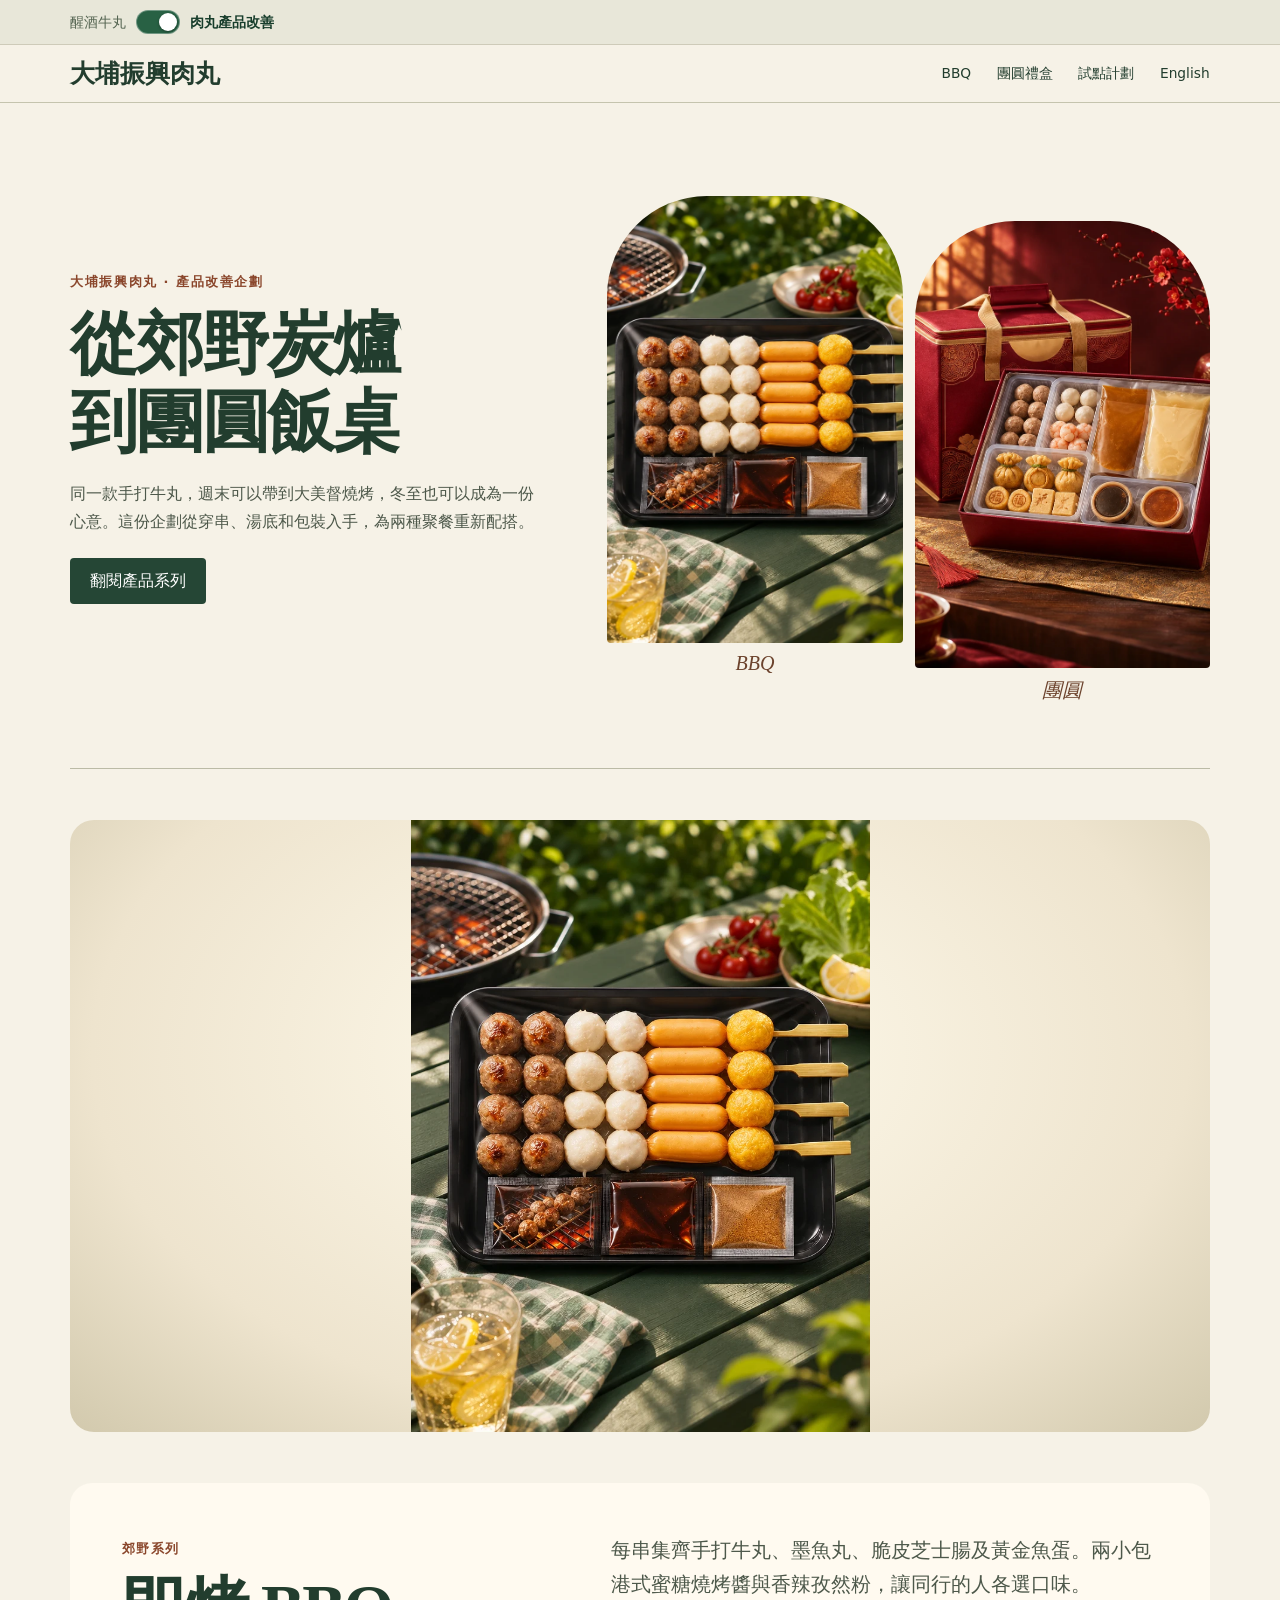
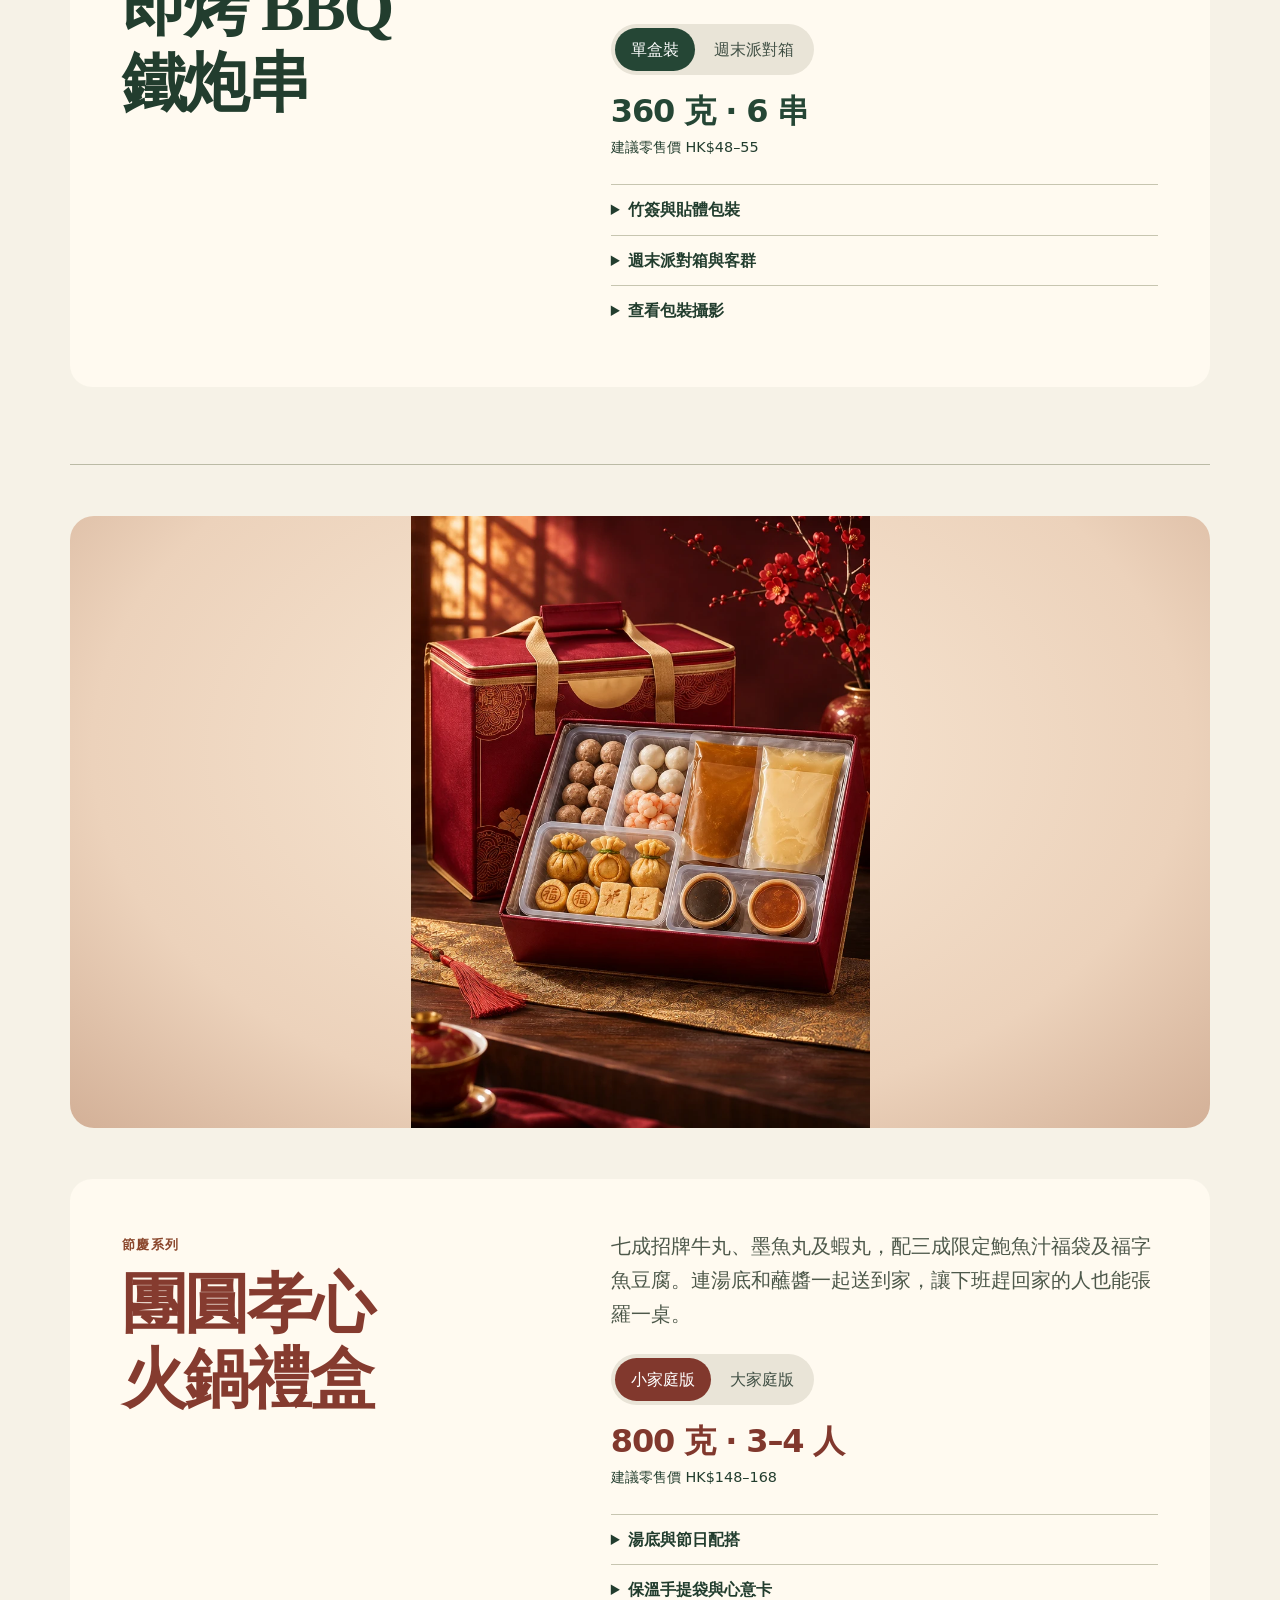
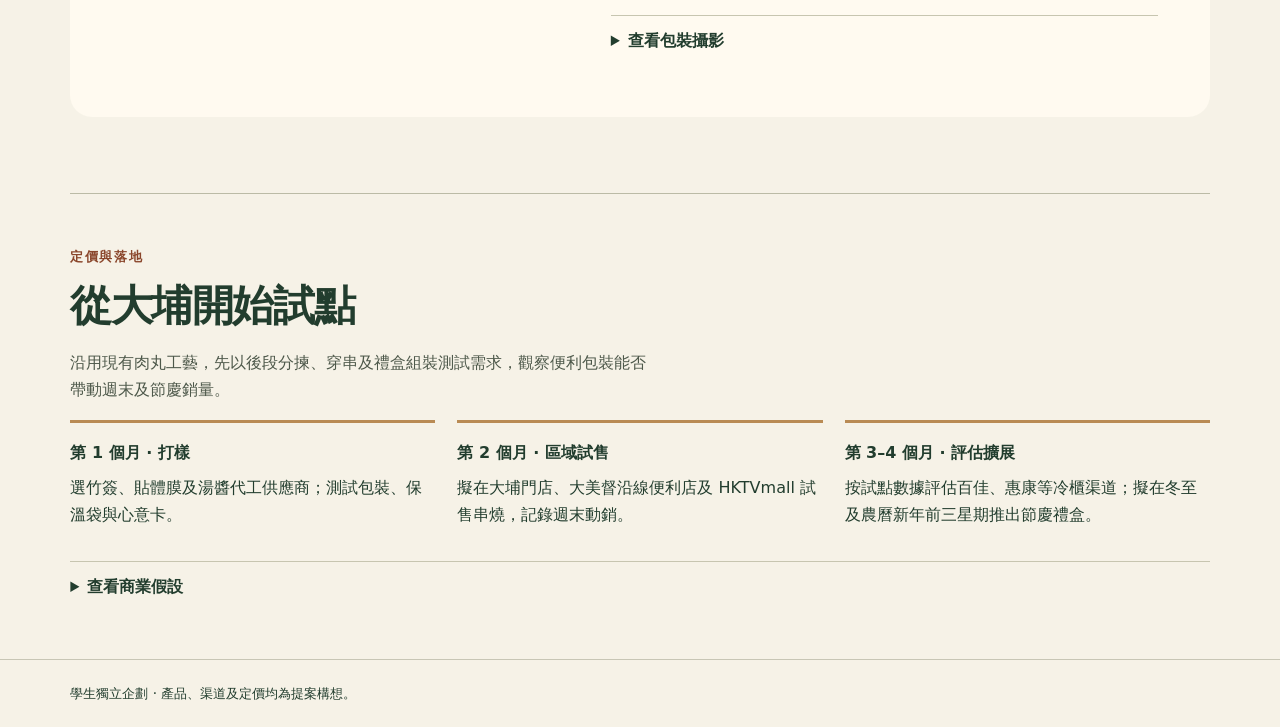
==== retail.html @ ec7b9b45 "Present the two retail kits as rotatable 3D models above their product details" ====
<!doctype html><html lang="zh-HK"><head><meta charset="utf-8"><meta name="viewport" content="width=device-width,initial-scale=1"><meta name="theme-color" content="#f6f2e7"><title>大埔振興肉丸 · 產品改善企劃</title><meta name="description" content="從郊野燒烤到節慶圍爐，探索大埔振興肉丸的包裝、組合與零售試點方案。"><link rel="stylesheet" href="retail.css"><link rel="stylesheet" href="project-switch.css"><script defer src="project-transition.js"></script><script defer src="retail.js"></script><script type="module" src="retail-models.js"></script></head><body class="retail"><div id="retail"></div></body></html>
---- retail.css ----
*{box-sizing:border-box}html{scroll-behavior:smooth}body{margin:0;color:#223d2e;background:#f6f2e7;font:16px/1.72 system-ui,"PingFang HK",sans-serif}a{color:inherit;text-decoration:none}a:focus-visible,summary:focus-visible{outline:3px solid #ad502e;outline-offset:3px}header{position:sticky;top:0;z-index:5;background:#f6f2e7f7}.mast,main,footer{max-width:1460px;margin:auto;padding-inline:clamp(18px,5.5vw,92px)}.mast{display:flex;align-items:center;justify-content:space-between;gap:15px;padding-block:12px;border-bottom:1px solid #c5c4ae}.mast b{font:700 clamp(17px,2vw,25px) Georgia,serif}.mast nav{display:flex;gap:clamp(10px,2vw,28px);font-size:.86rem}.mast a:hover{text-decoration:underline}.cover{display:grid;grid-template-columns:.88fr 1.12fr;align-items:center;gap:5vw;padding:clamp(36px,5vw,75px) 0;border-bottom:1px solid #bbbba6}h1,h2{font-family:Georgia,"Songti TC","Noto Serif CJK TC",serif;font-weight:600;text-wrap:balance;line-height:1.14;margin:12px 0 19px;letter-spacing:-.035em}h1{font-size:clamp(44px,5.3vw,85px)}h2{font-size:clamp(30px,3.3vw,54px)}small{letter-spacing:.12em;text-transform:uppercase;color:#8a462b;font-size:.8rem;font-weight:700}.intro p,.chapter-copy>p,.plan>p{color:#4d584a;max-width:58ch}.browse{display:inline-block;background:#254635;border-radius:4px;color:white;padding:9px 20px;margin-top:7px}.covers{display:flex;gap:12px;align-items:center}.covers a{width:50%;position:relative}.covers a+ a{margin-top:54px}.covers img{width:100%;aspect-ratio: .66;object-fit:cover;border-radius:100px 100px 4px 4px}.covers span{display:block;text-align:center;font:italic 20px Georgia,serif;color:#6c432d}.chapter{display:grid;grid-template-columns:1fr 1fr;gap:6vw;align-items:center;padding:clamp(38px,6vw,85px) 0;border-bottom:1px solid #bbbba6}.chapter figure{margin:0}.chapter figure img{width:100%;max-height:590px;object-fit:cover;border-radius:4px}.chapter figcaption{font-size:.77rem;color:#626a5d}.chapter#gift figure{order:2}#gift h2{color:#853b2f}dl{margin:20px 0}dl>div{display:flex;justify-content:space-between;align-items:baseline;gap:15px;border-top:1px solid #cac7b7;padding:9px 0}dt{font-size:.88rem}dd{margin:0;text-align:right;font-weight:700}details{border-top:1px solid #c7c5b0;padding:11px 0}summary{font-weight:600;cursor:pointer}details p{color:#485346}.plan{padding:48px 0}.plan ol{display:grid;grid-template-columns:repeat(3,1fr);gap:22px;list-style:none;padding:0}.plan li{border-top:3px solid #b98b54;padding:16px 0}.plan b{display:block;margin-bottom:7px}footer{padding-block:22px;border-top:1px solid #c8c6b5;font-size:.84rem}@media(max-width:740px){.cover,.chapter{grid-template-columns:1fr}.covers{max-width:500px}.covers img{aspect-ratio:.95}.chapter#gift figure{order:0}.chapter figure img{max-height:450px;object-fit:contain;background:#ebe5d7}.plan ol{grid-template-columns:1fr;gap:0}.mast{flex-wrap:wrap}.mast nav{flex-wrap:wrap}.intro p{margin-bottom:8px}}@media(prefers-reduced-motion:reduce){html{scroll-behavior:auto}}

.chapter{--accent:#254635;scroll-margin-top:110px;grid-template-columns:minmax(0,1.1fr) minmax(0,.9fr);gap:24px clamp(24px,5vw,80px);align-items:center}
#gift{--accent:#81382d}
.chapter-heading{grid-column:1/-1}
.chapter-heading h2{font-size:clamp(38px,5.1vw,78px);margin:.15em 0}
.chapter figure{min-width:0}
.studio{position:relative;overflow:hidden;isolation:isolate;border-radius:24px;background:#e4d6ba;max-width:100%;aspect-ratio:3/4}
.studio video{display:block;width:100%;height:100%;object-fit:cover;transition:transform .65s cubic-bezier(.2,.7,.2,1)}
.studio .closeup{transform:scale(1.45)}
.chapter button{cursor:pointer;font:inherit}
.pin,.motion{position:absolute;display:grid;place-items:center;border:1px solid #ffffffa6;background:#18221bd9;color:white;border-radius:50%;width:44px;height:44px}
.chapter .pin{transform:translate(-50%,-50%);font:28px/1 system-ui}
.pin[aria-pressed=true]{background:#fff;color:#20271c}
.motion{right:14px;bottom:14px}
.motion[hidden]{display:none}
.chapter button:focus-visible{outline:3px solid #feab52;outline-offset:3px}
.chapter figcaption{padding:12px 4px;min-height:4.7em;line-height:1.5}
.chapter-copy{max-width:530px}
.chapter-copy>p{font-size:clamp(17px,1.6vw,23px);line-height:1.65;margin:0 0 22px}
.options{display:inline-flex;padding:4px;gap:3px;background:#e9e4d7;border-radius:30px}
.options button{background:none;border:0;color:#415045;border-radius:30px;padding:8px 16px}
.options button[aria-pressed=true]{background:var(--accent);color:white}
.spec{display:grid;gap:4px;margin:16px 0 24px}
.spec strong{font-size:clamp(24px,2.5vw,40px);line-height:1.25;letter-spacing:-.035em;color:var(--accent)}
.spec span{font-size:.9rem}
@media(min-width:741px){.chapter#gift .chapter-copy{grid-row:2;grid-column:1}.chapter#gift figure{grid-row:2;grid-column:2}.studio{max-width:560px}}
@media(max-width:740px){.chapter{grid-template-columns:1fr;gap:10px}.chapter-heading h2{margin-bottom:12px}.chapter-copy{max-width:none}}
@media(prefers-reduced-motion:reduce){.studio video{transition:none}}

.chapter{display:block;padding-top:clamp(24px,4vw,60px)}
.model-stage{position:relative;overflow:hidden;width:100%;height:clamp(340px,68vh,760px);border-radius:24px;background:radial-gradient(ellipse at 50% 38%,#fffbed,#eee4ce 68%,#d2c9ad)}
#gift .model-stage{background:radial-gradient(ellipse at 50% 38%,#f9e9d6,#ecd2bb 68%,#d3b097)}
.model-stage canvas,.model-poster{display:block;width:100%;height:100%;object-fit:contain}
.model-stage canvas{cursor:grab;touch-action:none}.model-stage canvas:active{cursor:grabbing}
.model-stage canvas:focus-visible{outline:3px solid var(--accent);outline-offset:-4px}
.model-tools{display:flex;align-items:center;justify-content:space-between;color:#53604e;font-size:.86rem;margin:9px 0}
.model-tools[hidden],.model-poster[hidden]{display:none}
.model-tools button{border:1px solid #bcbba9;background:transparent;color:var(--accent);padding:7px 15px;border-radius:24px}
.product-info{display:grid;grid-template-columns:1fr 1.25fr;gap:4vw;margin-top:clamp(26px,4vw,58px);padding:clamp(22px,4vw,60px);background:#fffaf0;border-radius:22px}
.product-info .chapter-heading{grid-column:auto}.product-info .chapter-copy{grid-column:auto!important;grid-row:auto!important;max-width:none}
@media(max-width:740px){.product-info{grid-template-columns:1fr}.model-stage{height:clamp(310px,95vw,520px)}}
---- project-switch.css ----
.project-switch {
  --switch-muted: #c0bcb4;
  --switch-active: #fff8ef;
  --track: #716862;
  padding-inline: clamp(16px, 5.5vw, 92px);
  background: #24221e;
  border-bottom: 1px solid #4a4540;
}
.retail .project-switch {
  --switch-muted: #546451;
  --switch-active: #173d2b;
  --track: #286144;
  background: #e8e7d9;
  border-color: #cecbb9;
}
.project-switch form { margin: 0; }
.project-toggle {
  display: inline-flex;
  align-items: center;
  gap: 10px;
  min-height: 44px;
  max-width: 100%;
  padding: 0;
  border: 0;
  background: transparent;
  color: var(--switch-muted);
  font: 500 14px/1.3 system-ui, sans-serif;
  cursor: pointer;
  touch-action: manipulation;
}
.project-toggle:focus-visible {
  outline: 2px solid var(--switch-active);
  outline-offset: 2px;
}
.project-toggle[aria-checked="false"] .project-left,
.project-toggle[aria-checked="true"] .project-right {
  color: var(--switch-active);
  font-weight: 700;
}
.project-track {
  position: relative;
  width: 44px;
  height: 24px;
  flex: none;
  border: 1px solid #fff5;
  border-radius: 99px;
  background: var(--track);
}
.project-track::after {
  content: "";
  position: absolute;
  inset: 2px auto auto 2px;
  width: 18px;
  height: 18px;
  border-radius: 50%;
  background: #fff;
  box-shadow: 0 1px 3px #0005;
  transition: transform .15s ease;
}
.project-toggle[aria-checked="true"] .project-track::after,
.project-toggle[aria-checked="false"]:active .project-track::after {
  transform: translateX(20px);
}
.project-toggle[aria-checked="true"]:active .project-track::after {
  transform: translateX(0);
}
@media (prefers-reduced-motion: reduce) {
  .project-track::after { transition: none; }
}
.top .mainnav.open { top: 100%; }
html { scroll-padding-top: 130px; }

@media (prefers-reduced-motion: no-preference) {
  @view-transition { navigation: auto; }

  :root { --project-entry: -12px; }
  :root:has(.retail) { --project-entry: 12px; }

  ::view-transition-group(root) { animation-duration: 850ms; }
  ::view-transition-old(root) {
    animation: project-leave 850ms ease-in-out both;
  }
  ::view-transition-new(root) {
    animation: project-enter 850ms ease-in-out both;
  }
  @keyframes project-leave {
    to { opacity: 0; transform: translateX(calc(-1 * var(--project-entry))); }
  }
  @keyframes project-enter {
    from { opacity: 0; transform: translateX(var(--project-entry)); }
  }

  html.project-arrival body { animation: project-enter 850ms ease-out backwards; }
}
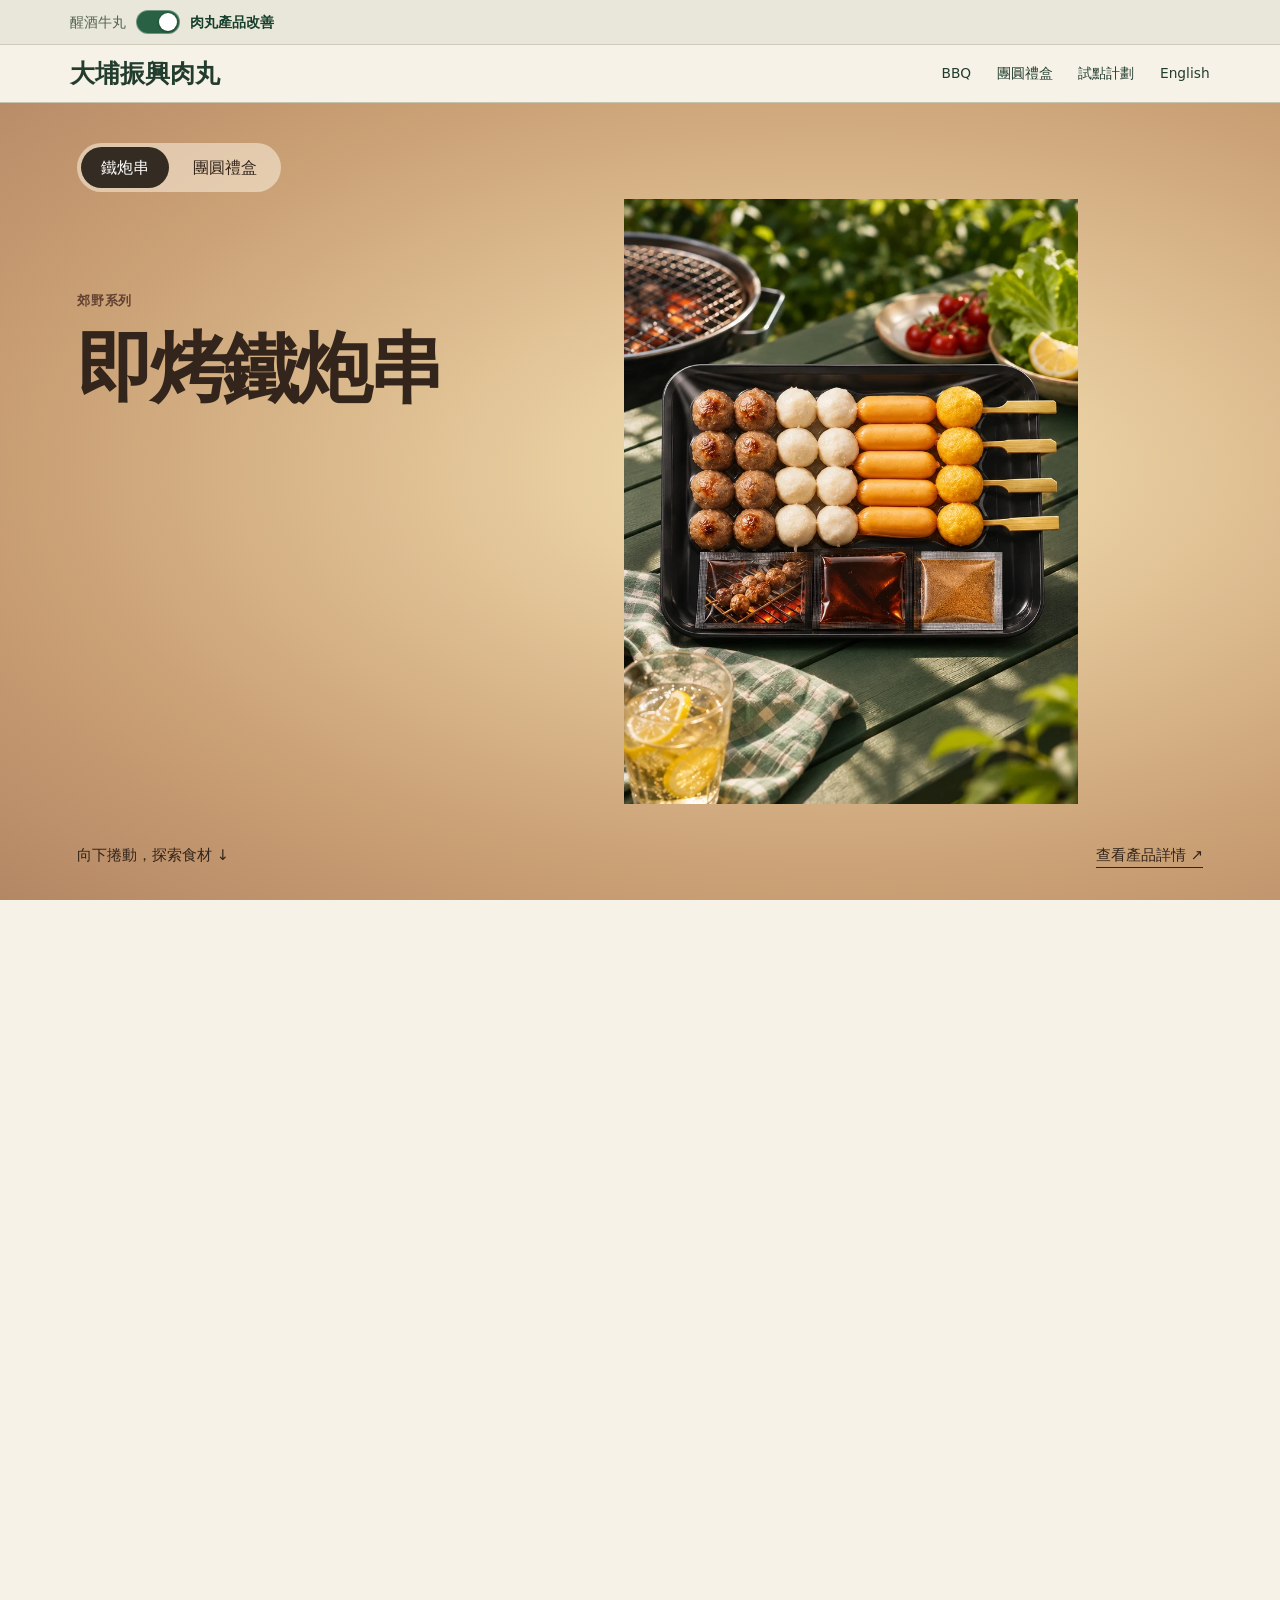
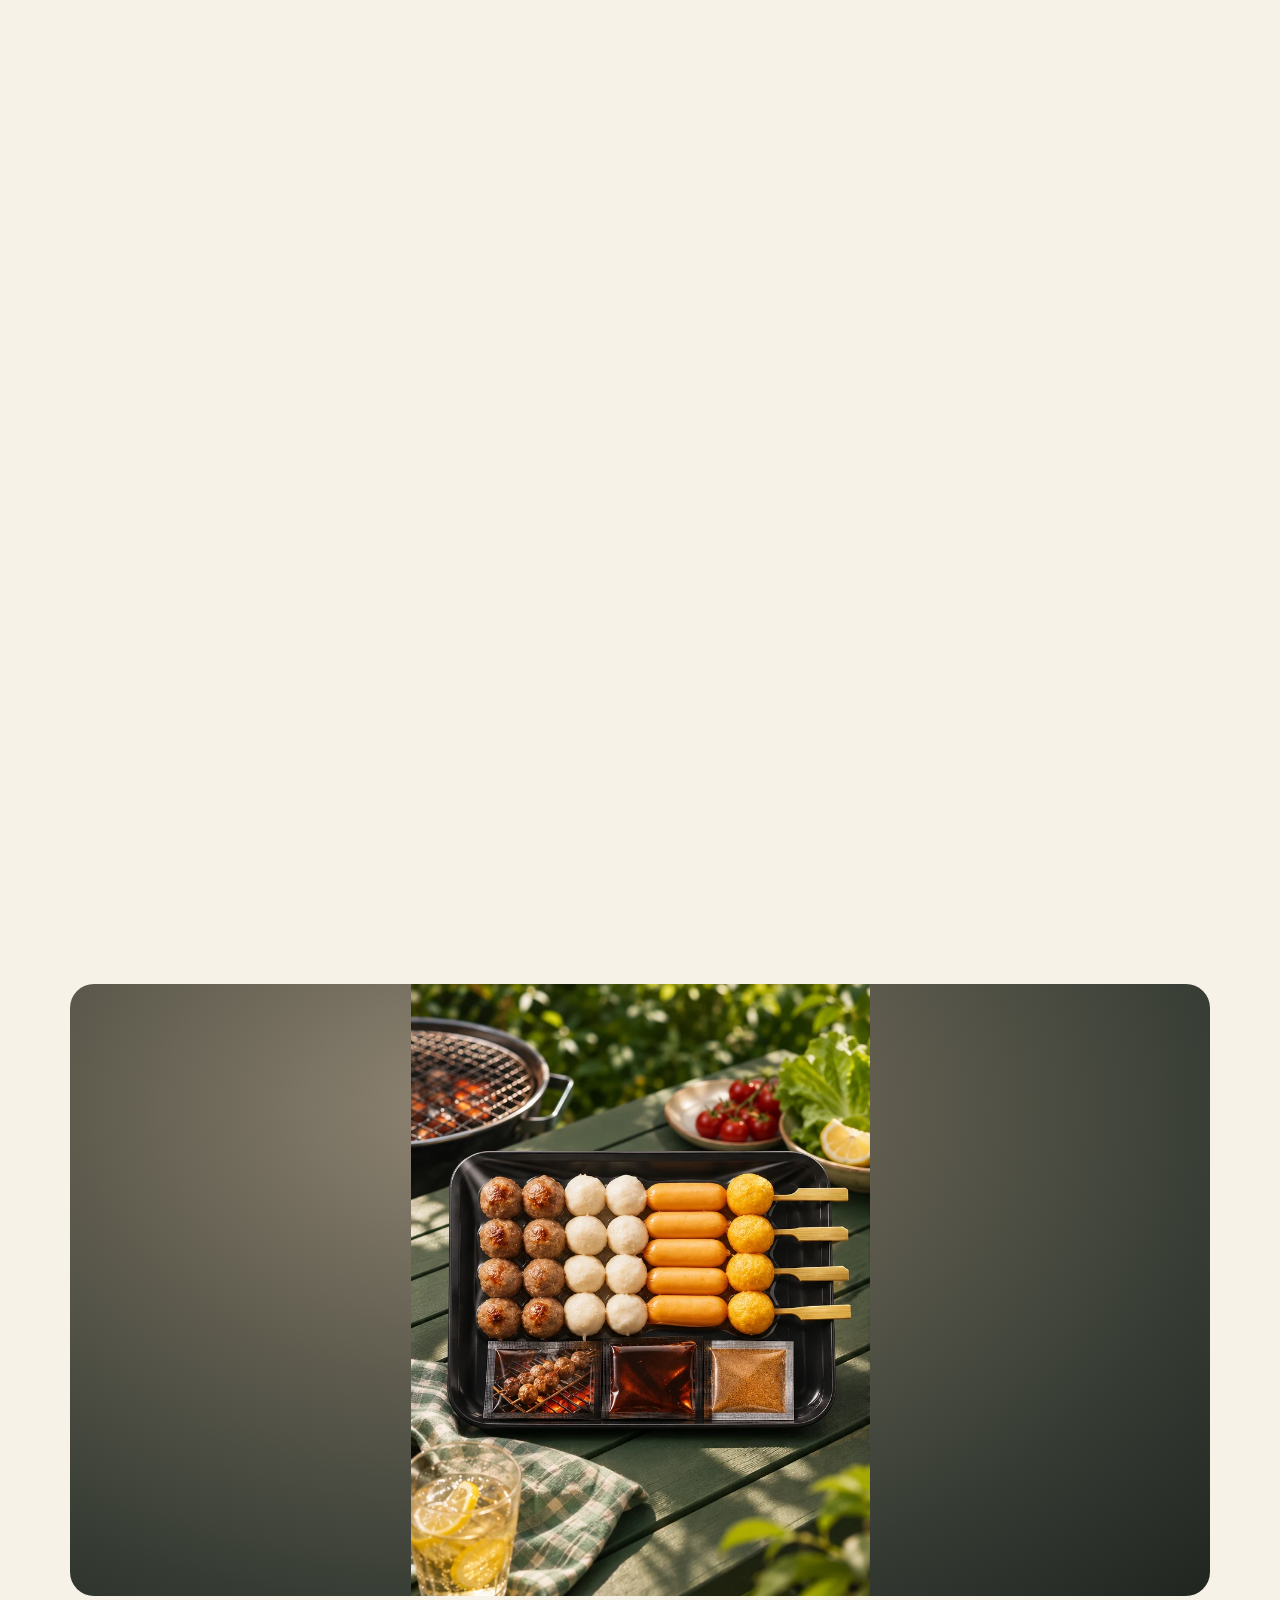
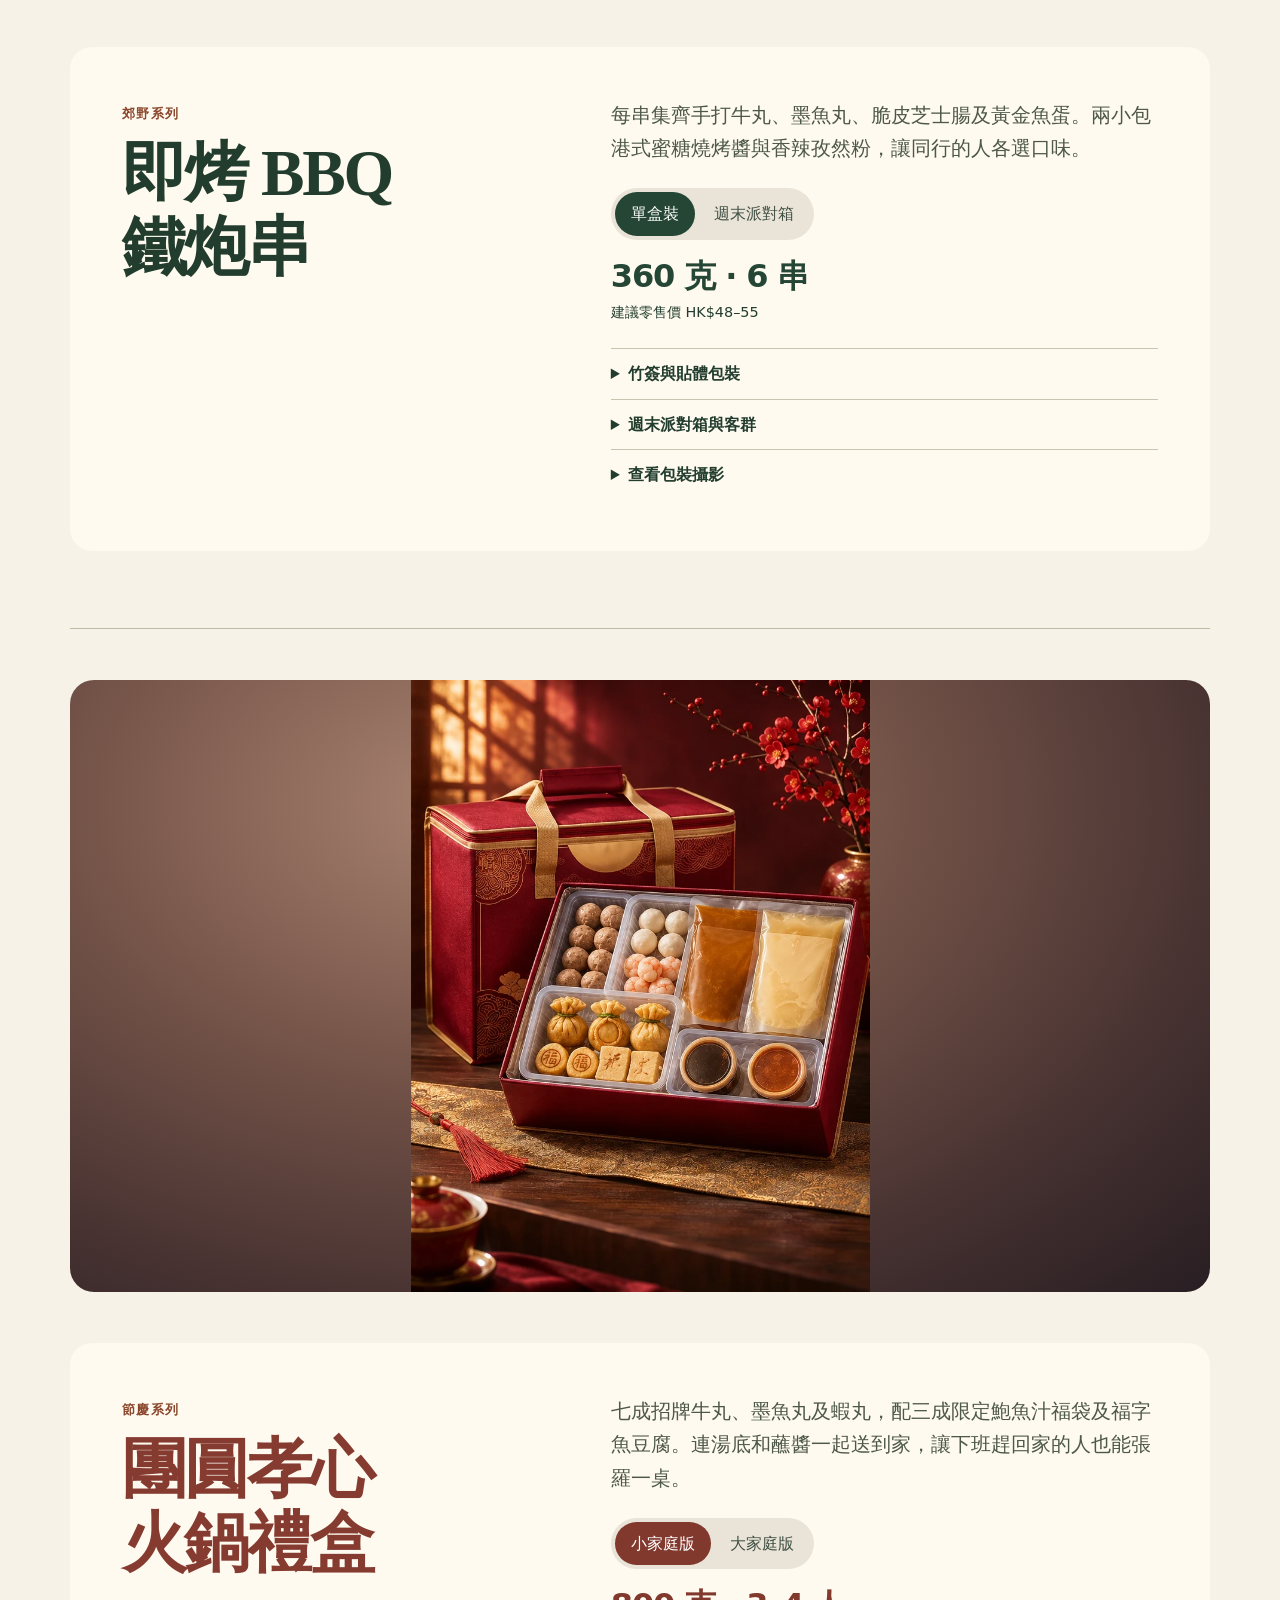
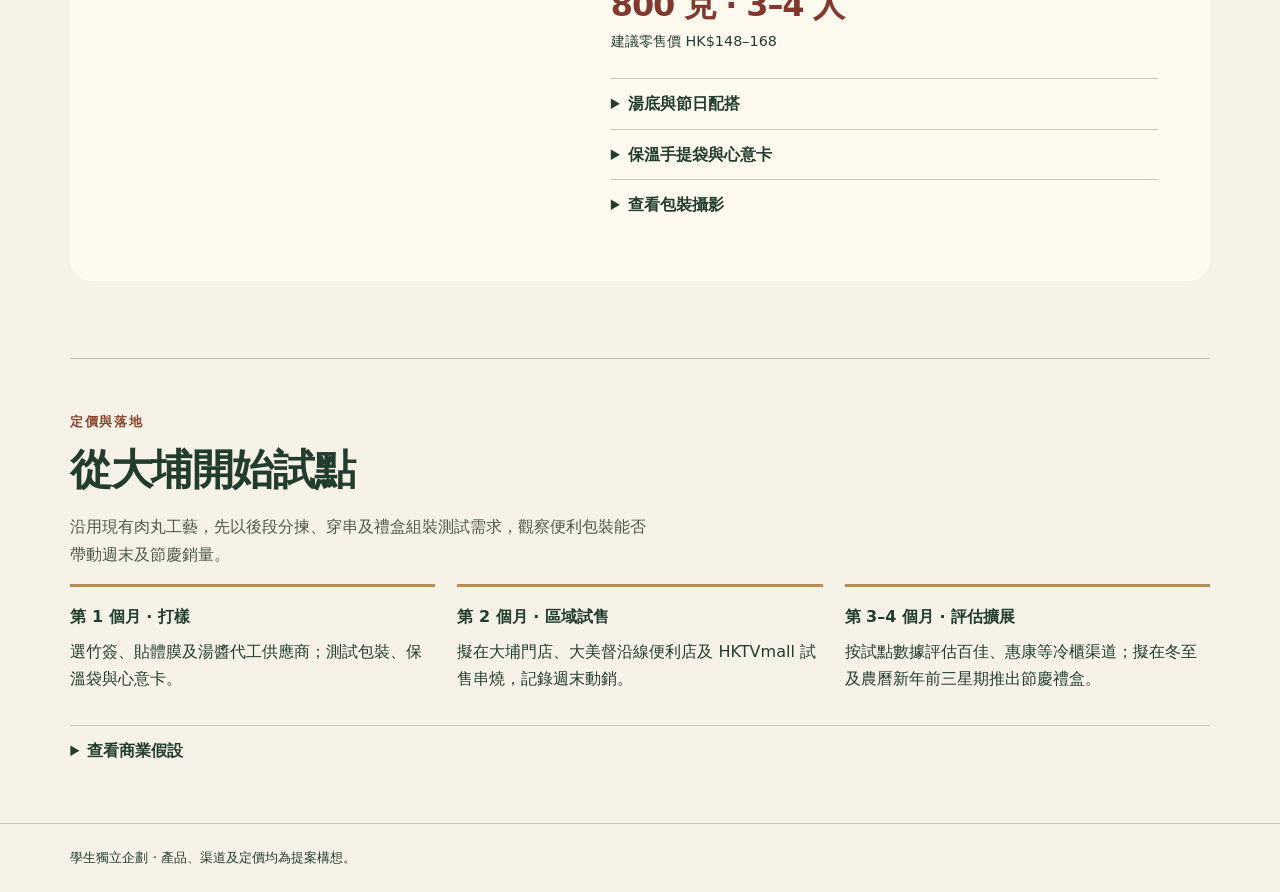
==== commit a4d76fa8: "Adapt the travelling 3D product story to both retail kits" ====
--- a/retail.html
+++ b/retail.html
@@ -1 +1 @@
-<!doctype html><html lang="zh-HK"><head><meta charset="utf-8"><meta name="viewport" content="width=device-width,initial-scale=1"><meta name="theme-color" content="#f6f2e7"><title>大埔振興肉丸 · 產品改善企劃</title><meta name="description" content="從郊野燒烤到節慶圍爐，探索大埔振興肉丸的包裝、組合與零售試點方案。"><link rel="stylesheet" href="retail.css"><link rel="stylesheet" href="project-switch.css"><script defer src="project-transition.js"></script><script defer src="retail.js"></script><script type="module" src="retail-models.js"></script></head><body class="retail"><div id="retail"></div></body></html>
+<!doctype html><html lang="zh-HK"><head><meta charset="utf-8"><meta name="viewport" content="width=device-width,initial-scale=1"><meta name="theme-color" content="#f6f2e7"><title>大埔振興肉丸 · 產品改善企劃</title><meta name="description" content="從郊野燒烤到節慶圍爐，探索大埔振興肉丸的包裝、組合與零售試點方案。"><link rel="stylesheet" href="retail.css"><link rel="stylesheet" href="project-switch.css"><script defer src="project-transition.js"></script><script defer src="retail.js"></script><script defer src="retail-journey.js"></script><script type="module" src="retail-models.js"></script></head><body class="retail"><div id="retail"></div></body></html>
--- a/retail.css
+++ b/retail.css
@@ -40,3 +40,30 @@
 .product-info{display:grid;grid-template-columns:1fr 1.25fr;gap:4vw;margin-top:clamp(26px,4vw,58px);padding:clamp(22px,4vw,60px);background:#fffaf0;border-radius:22px}
 .product-info .chapter-heading{grid-column:auto}.product-info .chapter-copy{grid-column:auto!important;grid-row:auto!important;max-width:none}
 @media(max-width:740px){.product-info{grid-template-columns:1fr}.model-stage{height:clamp(310px,95vw,520px)}}
+
+#bbq .model-stage{background:radial-gradient(ellipse at 36% 20%,#918674 0%,#635f51 36%,#363c34 73%,#202520 100%)}
+#gift .model-stage{background:radial-gradient(ellipse at 36% 20%,#aa8472 0%,#79574b 36%,#473231 73%,#281e23 100%)}
+
+.journey{--mast-height:100px;height:270svh;margin-inline:calc(-1 * clamp(18px,5.5vw,92px))}
+.journey-frame{position:sticky;top:var(--mast-height);height:calc(100svh - var(--mast-height));min-height:240px;overflow:hidden;isolation:isolate;background:#d4ad89;color:#33251b}
+.journey-wash{position:absolute;inset:0;background:radial-gradient(ellipse at 65% 46%,#f6e4b5,#caa075 68%,#b48764)}
+.journey-frame[data-active=gift] .journey-wash{background:radial-gradient(ellipse at 65% 46%,#fae5d3,#d1a499 68%,#bb8b81)}
+.journey-frame[data-active=bbq]{background:#cda79d}
+.journey-tabs,.journey-head,.journey-foot{position:absolute;left:6%;z-index:3}
+.journey-tabs{top:5%;display:flex;padding:4px;background:#fff8e782;border-radius:30px;gap:4px}
+.journey-tabs button{border:0;background:transparent;color:inherit;font:inherit;border-radius:30px;padding:7px 20px;cursor:pointer}
+.journey-tabs button[aria-pressed=true]{background:#342c23;color:white}
+.journey-head{top:23%;width:43%;pointer-events:none}
+.journey-head small{color:#624132;letter-spacing:.07em}
+.journey-head h1{font:800 clamp(45px,6vw,106px)/1.08 system-ui,sans-serif;letter-spacing:-.055em;margin:.18em 0}
+.journey-object{position:absolute;left:35%;width:63%;height:76%;top:12%;pointer-events:none;z-index:2}
+.journey-object canvas,.journey-object>img{width:100%;height:100%;display:block;object-fit:contain}
+.journey-object.ready>img{display:none}
+.journey-foot{bottom:4%;width:88%;display:flex;align-items:center;justify-content:space-between;font-size:.92rem}.journey-foot a{border-bottom:1px solid}
+.journey-cards{position:absolute;left:47%;right:4%;top:28%;bottom:16%;display:flex;gap:12px}
+.journey-cards[hidden]{display:none}
+.journey-cards a{flex:1;min-width:0;background:#fff7e484;border-radius:20px;display:flex;flex-direction:column;overflow:hidden}
+.journey-cards span{flex:1;min-height:0;display:block}.journey-cards img{width:100%;height:100%;object-fit:cover}.journey-cards .occupied img{visibility:hidden}
+.journey-cards b{font-size:clamp(14px,1.5vw,22px);padding:12px}
+@media(max-width:740px){.journey-head{width:90%;top:17%}.journey-head h1{font-size:clamp(35px,9vw,58px)}.journey-object{left:2%;top:36%;width:96%;height:53%}.journey-cards{left:5%;right:5%;top:43%;bottom:15%}.journey-head small{font-size:.72rem}.journey-tabs button{padding:5px 12px}.journey-foot{font-size:.8rem}}
+@media(max-height:530px) and (min-width:600px){.journey-head{top:32%}.journey-head h1{font-size:36px}.journey-tabs button{padding:2px 12px}}
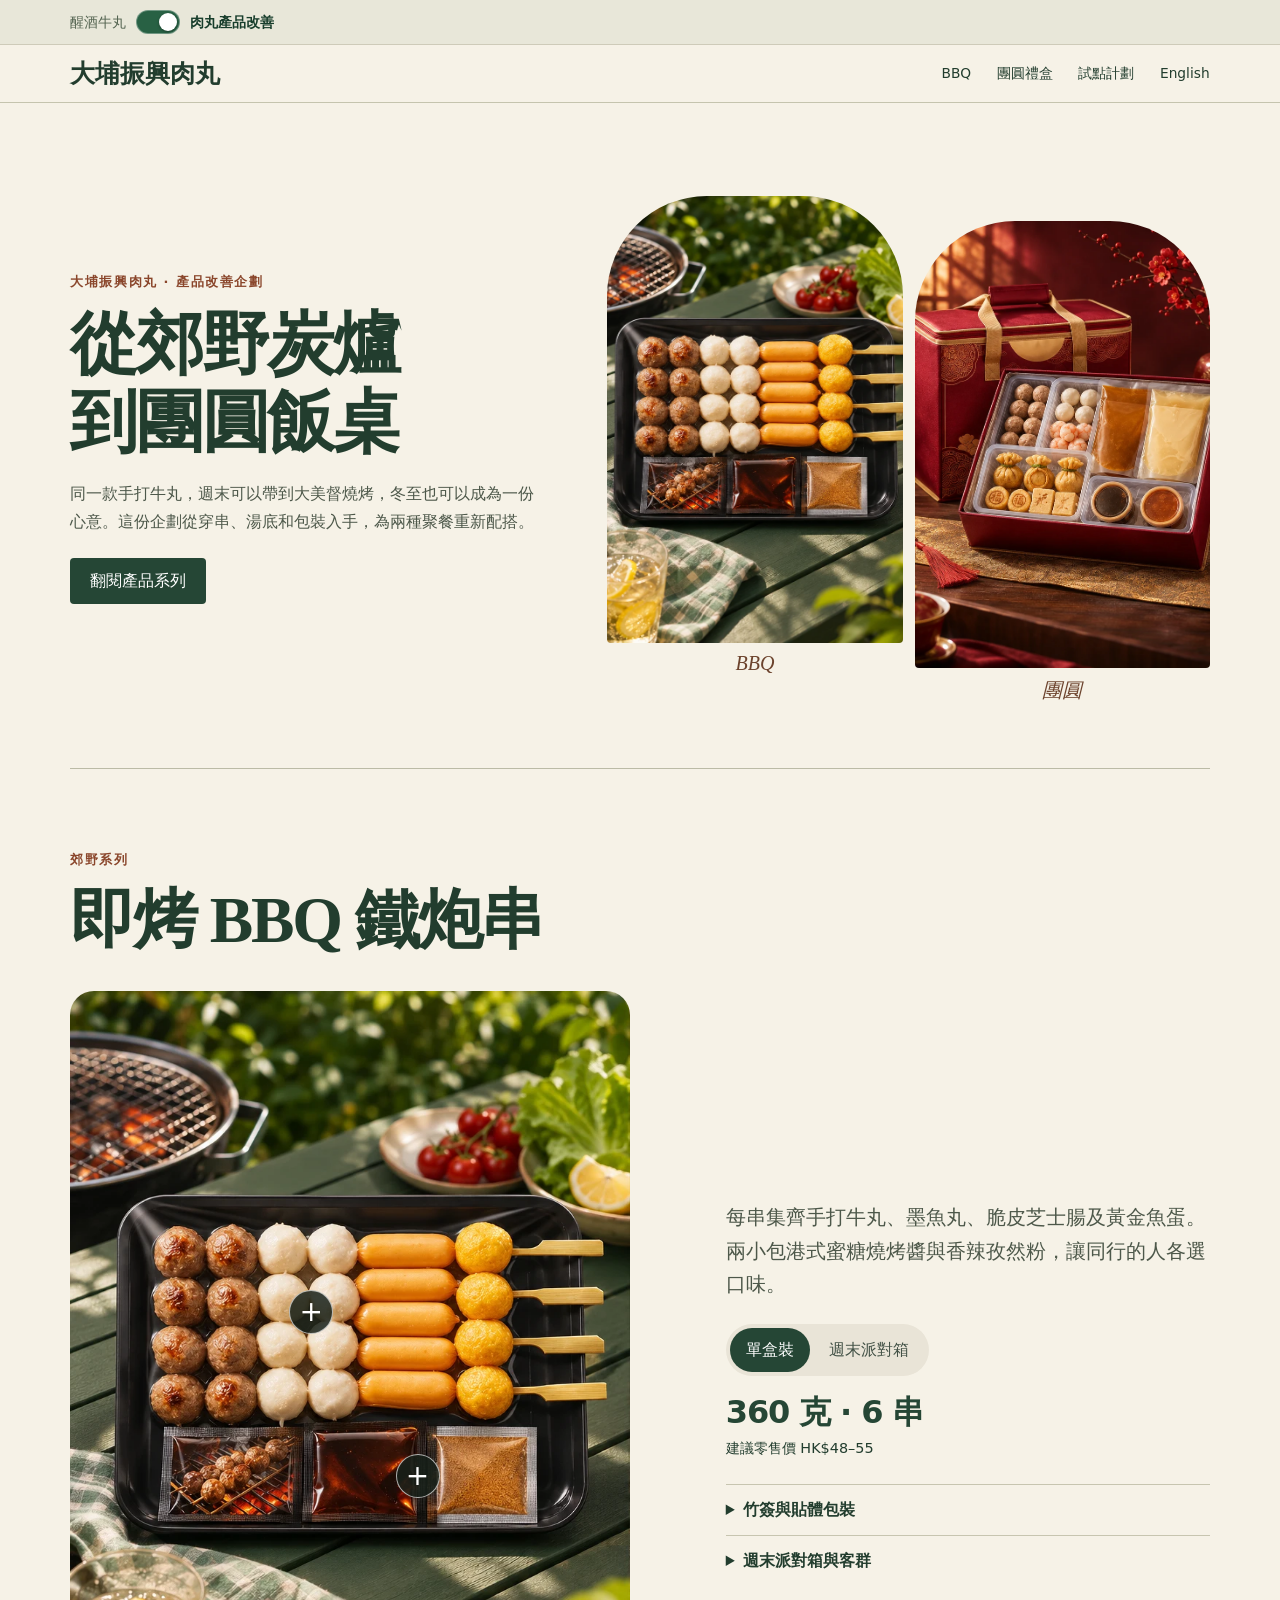
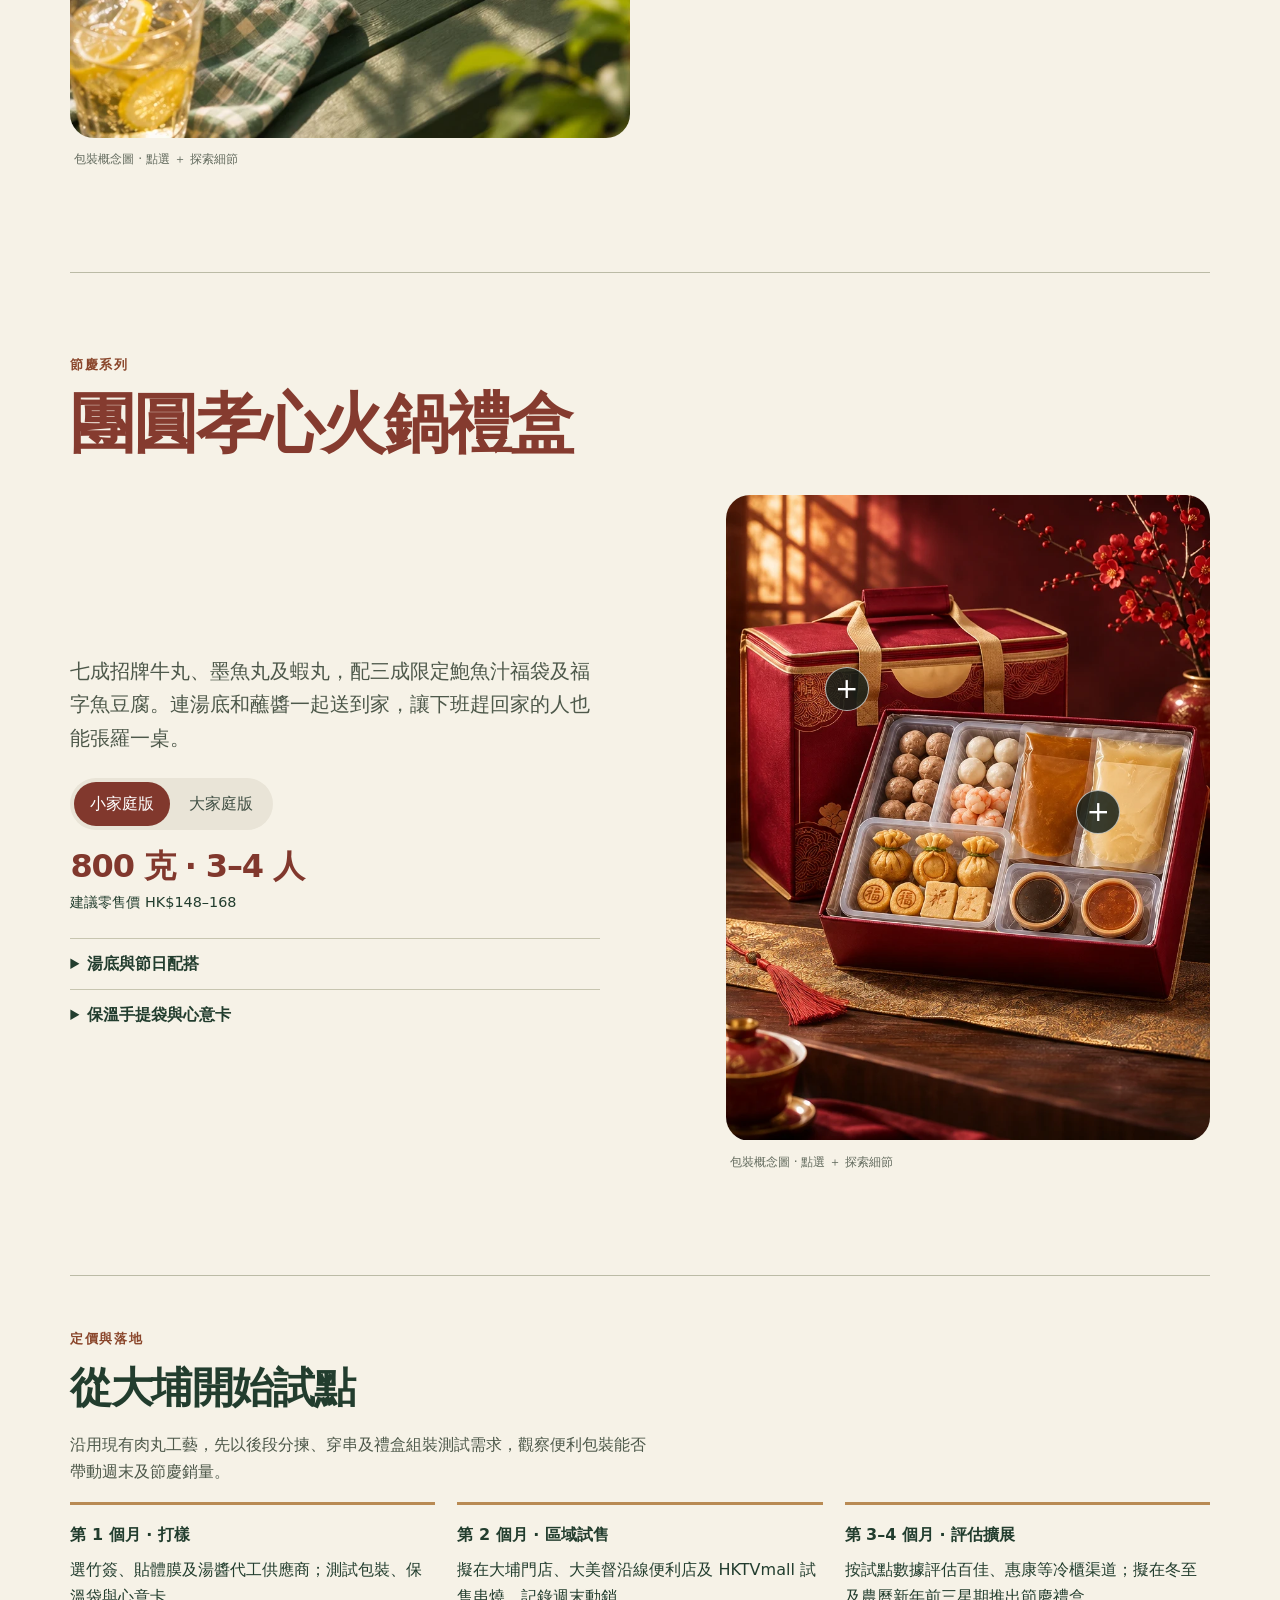
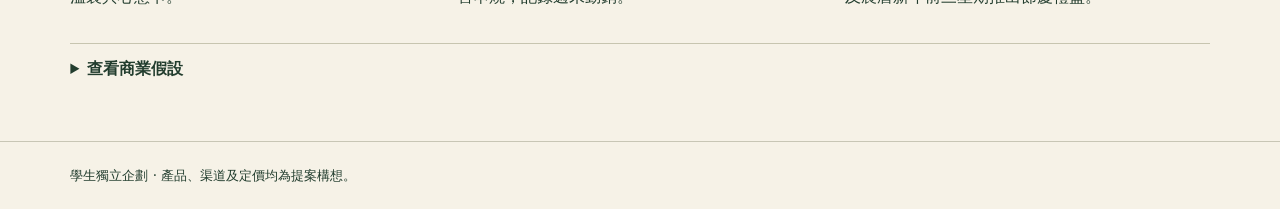
==== commit 66011ce6: "Restore the published 850 ms project switch edition" ====
--- a/retail.html
+++ b/retail.html
@@ -1 +1 @@
-<!doctype html><html lang="zh-HK"><head><meta charset="utf-8"><meta name="viewport" content="width=device-width,initial-scale=1"><meta name="theme-color" content="#f6f2e7"><title>大埔振興肉丸 · 產品改善企劃</title><meta name="description" content="從郊野燒烤到節慶圍爐，探索大埔振興肉丸的包裝、組合與零售試點方案。"><link rel="stylesheet" href="retail.css"><link rel="stylesheet" href="project-switch.css"><script defer src="project-transition.js"></script><script defer src="retail.js"></script><script defer src="retail-journey.js"></script><script type="module" src="retail-models.js"></script></head><body class="retail"><div id="retail"></div></body></html>
+<!doctype html><html lang="zh-HK"><head><meta charset="utf-8"><meta name="viewport" content="width=device-width,initial-scale=1"><meta name="theme-color" content="#f6f2e7"><title>大埔振興肉丸 · 產品改善企劃</title><meta name="description" content="從郊野燒烤到節慶圍爐，探索大埔振興肉丸的包裝、組合與零售試點方案。"><link rel="stylesheet" href="retail.css"><link rel="stylesheet" href="project-switch.css"><script defer src="project-transition.js"></script><script defer src="retail.js"></script></head><body class="retail"><div id="retail"></div></body></html>
--- a/retail.css
+++ b/retail.css
@@ -27,43 +27,3 @@
 @media(min-width:741px){.chapter#gift .chapter-copy{grid-row:2;grid-column:1}.chapter#gift figure{grid-row:2;grid-column:2}.studio{max-width:560px}}
 @media(max-width:740px){.chapter{grid-template-columns:1fr;gap:10px}.chapter-heading h2{margin-bottom:12px}.chapter-copy{max-width:none}}
 @media(prefers-reduced-motion:reduce){.studio video{transition:none}}
-
-.chapter{display:block;padding-top:clamp(24px,4vw,60px)}
-.model-stage{position:relative;overflow:hidden;width:100%;height:clamp(340px,68vh,760px);border-radius:24px;background:radial-gradient(ellipse at 50% 38%,#fffbed,#eee4ce 68%,#d2c9ad)}
-#gift .model-stage{background:radial-gradient(ellipse at 50% 38%,#f9e9d6,#ecd2bb 68%,#d3b097)}
-.model-stage canvas,.model-poster{display:block;width:100%;height:100%;object-fit:contain}
-.model-stage canvas{cursor:grab;touch-action:none}.model-stage canvas:active{cursor:grabbing}
-.model-stage canvas:focus-visible{outline:3px solid var(--accent);outline-offset:-4px}
-.model-tools{display:flex;align-items:center;justify-content:space-between;color:#53604e;font-size:.86rem;margin:9px 0}
-.model-tools[hidden],.model-poster[hidden]{display:none}
-.model-tools button{border:1px solid #bcbba9;background:transparent;color:var(--accent);padding:7px 15px;border-radius:24px}
-.product-info{display:grid;grid-template-columns:1fr 1.25fr;gap:4vw;margin-top:clamp(26px,4vw,58px);padding:clamp(22px,4vw,60px);background:#fffaf0;border-radius:22px}
-.product-info .chapter-heading{grid-column:auto}.product-info .chapter-copy{grid-column:auto!important;grid-row:auto!important;max-width:none}
-@media(max-width:740px){.product-info{grid-template-columns:1fr}.model-stage{height:clamp(310px,95vw,520px)}}
-
-#bbq .model-stage{background:radial-gradient(ellipse at 36% 20%,#918674 0%,#635f51 36%,#363c34 73%,#202520 100%)}
-#gift .model-stage{background:radial-gradient(ellipse at 36% 20%,#aa8472 0%,#79574b 36%,#473231 73%,#281e23 100%)}
-
-.journey{--mast-height:100px;height:270svh;margin-inline:calc(-1 * clamp(18px,5.5vw,92px))}
-.journey-frame{position:sticky;top:var(--mast-height);height:calc(100svh - var(--mast-height));min-height:240px;overflow:hidden;isolation:isolate;background:#d4ad89;color:#33251b}
-.journey-wash{position:absolute;inset:0;background:radial-gradient(ellipse at 65% 46%,#f6e4b5,#caa075 68%,#b48764)}
-.journey-frame[data-active=gift] .journey-wash{background:radial-gradient(ellipse at 65% 46%,#fae5d3,#d1a499 68%,#bb8b81)}
-.journey-frame[data-active=bbq]{background:#cda79d}
-.journey-tabs,.journey-head,.journey-foot{position:absolute;left:6%;z-index:3}
-.journey-tabs{top:5%;display:flex;padding:4px;background:#fff8e782;border-radius:30px;gap:4px}
-.journey-tabs button{border:0;background:transparent;color:inherit;font:inherit;border-radius:30px;padding:7px 20px;cursor:pointer}
-.journey-tabs button[aria-pressed=true]{background:#342c23;color:white}
-.journey-head{top:23%;width:43%;pointer-events:none}
-.journey-head small{color:#624132;letter-spacing:.07em}
-.journey-head h1{font:800 clamp(45px,6vw,106px)/1.08 system-ui,sans-serif;letter-spacing:-.055em;margin:.18em 0}
-.journey-object{position:absolute;left:35%;width:63%;height:76%;top:12%;pointer-events:none;z-index:2}
-.journey-object canvas,.journey-object>img{width:100%;height:100%;display:block;object-fit:contain}
-.journey-object.ready>img{display:none}
-.journey-foot{bottom:4%;width:88%;display:flex;align-items:center;justify-content:space-between;font-size:.92rem}.journey-foot a{border-bottom:1px solid}
-.journey-cards{position:absolute;left:47%;right:4%;top:28%;bottom:16%;display:flex;gap:12px}
-.journey-cards[hidden]{display:none}
-.journey-cards a{flex:1;min-width:0;background:#fff7e484;border-radius:20px;display:flex;flex-direction:column;overflow:hidden}
-.journey-cards span{flex:1;min-height:0;display:block}.journey-cards img{width:100%;height:100%;object-fit:cover}.journey-cards .occupied img{visibility:hidden}
-.journey-cards b{font-size:clamp(14px,1.5vw,22px);padding:12px}
-@media(max-width:740px){.journey-head{width:90%;top:17%}.journey-head h1{font-size:clamp(35px,9vw,58px)}.journey-object{left:2%;top:36%;width:96%;height:53%}.journey-cards{left:5%;right:5%;top:43%;bottom:15%}.journey-head small{font-size:.72rem}.journey-tabs button{padding:5px 12px}.journey-foot{font-size:.8rem}}
-@media(max-height:530px) and (min-width:600px){.journey-head{top:32%}.journey-head h1{font-size:36px}.journey-tabs button{padding:2px 12px}}
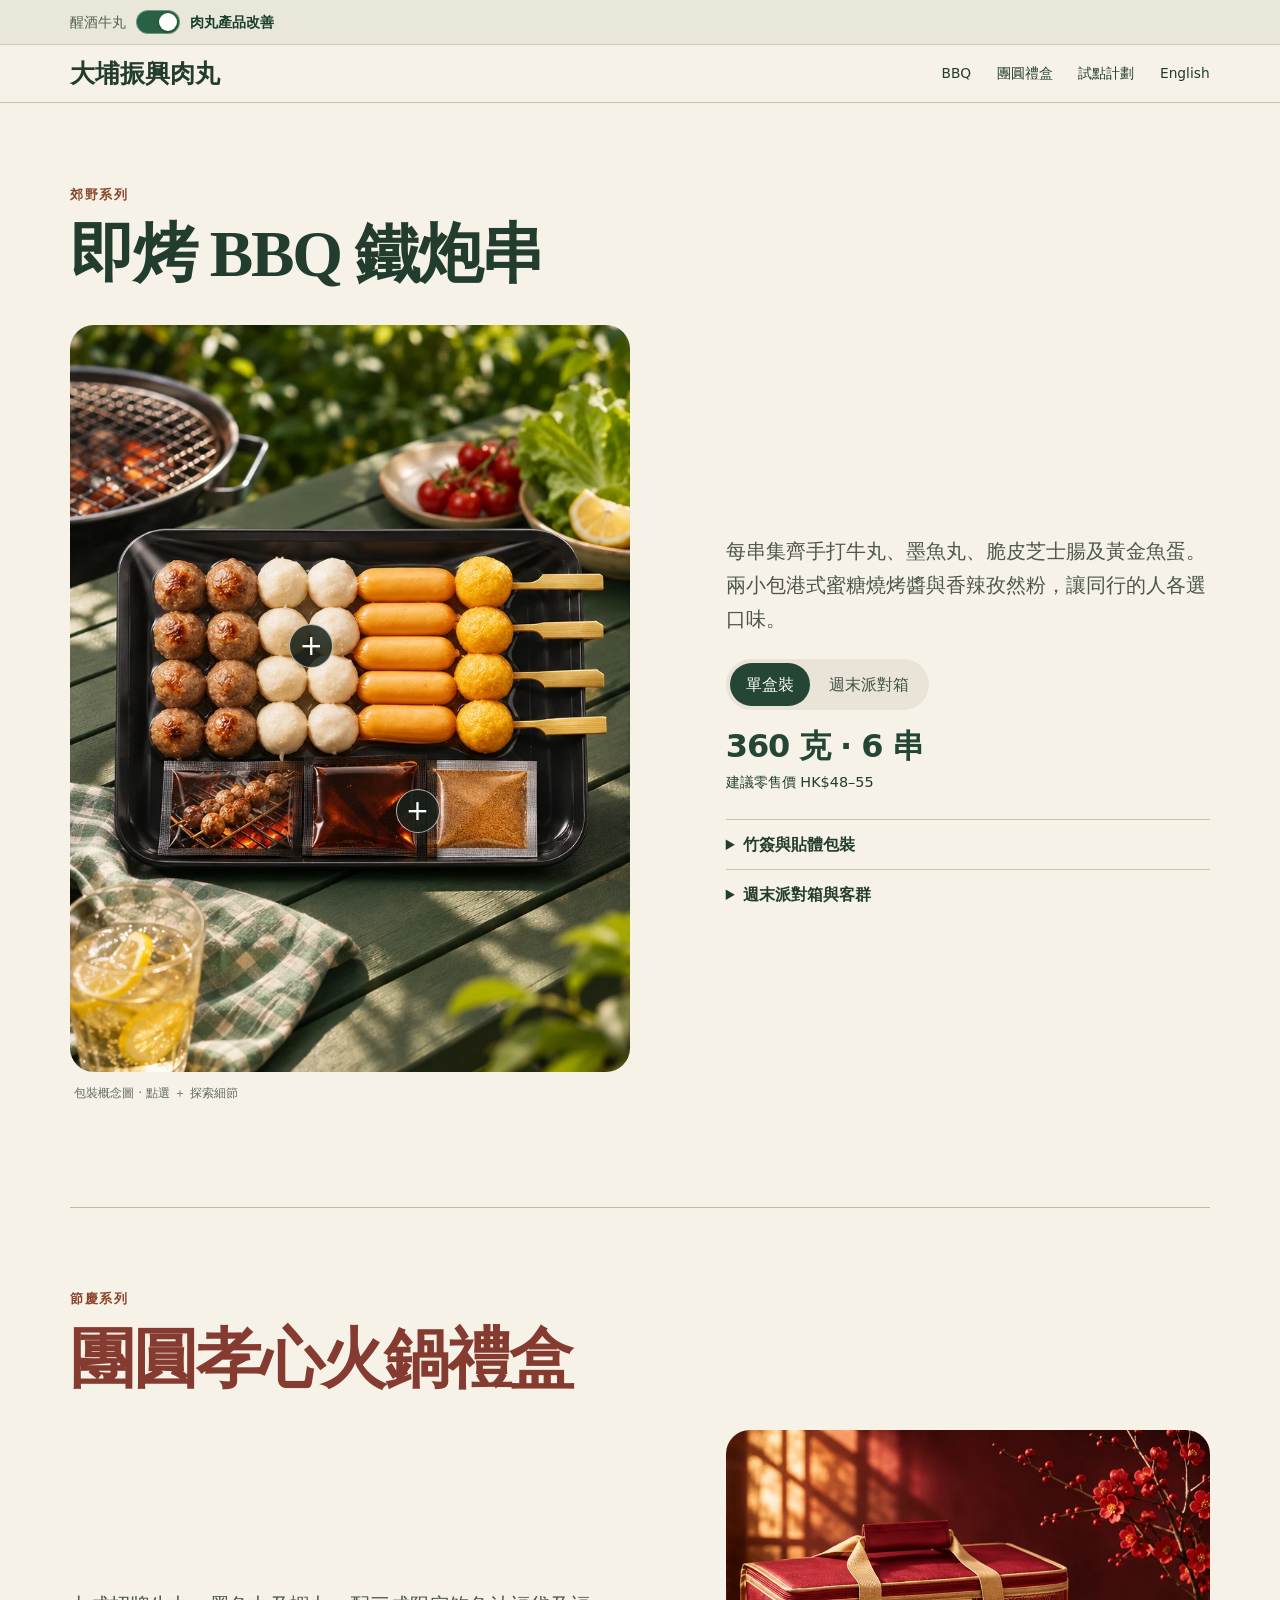
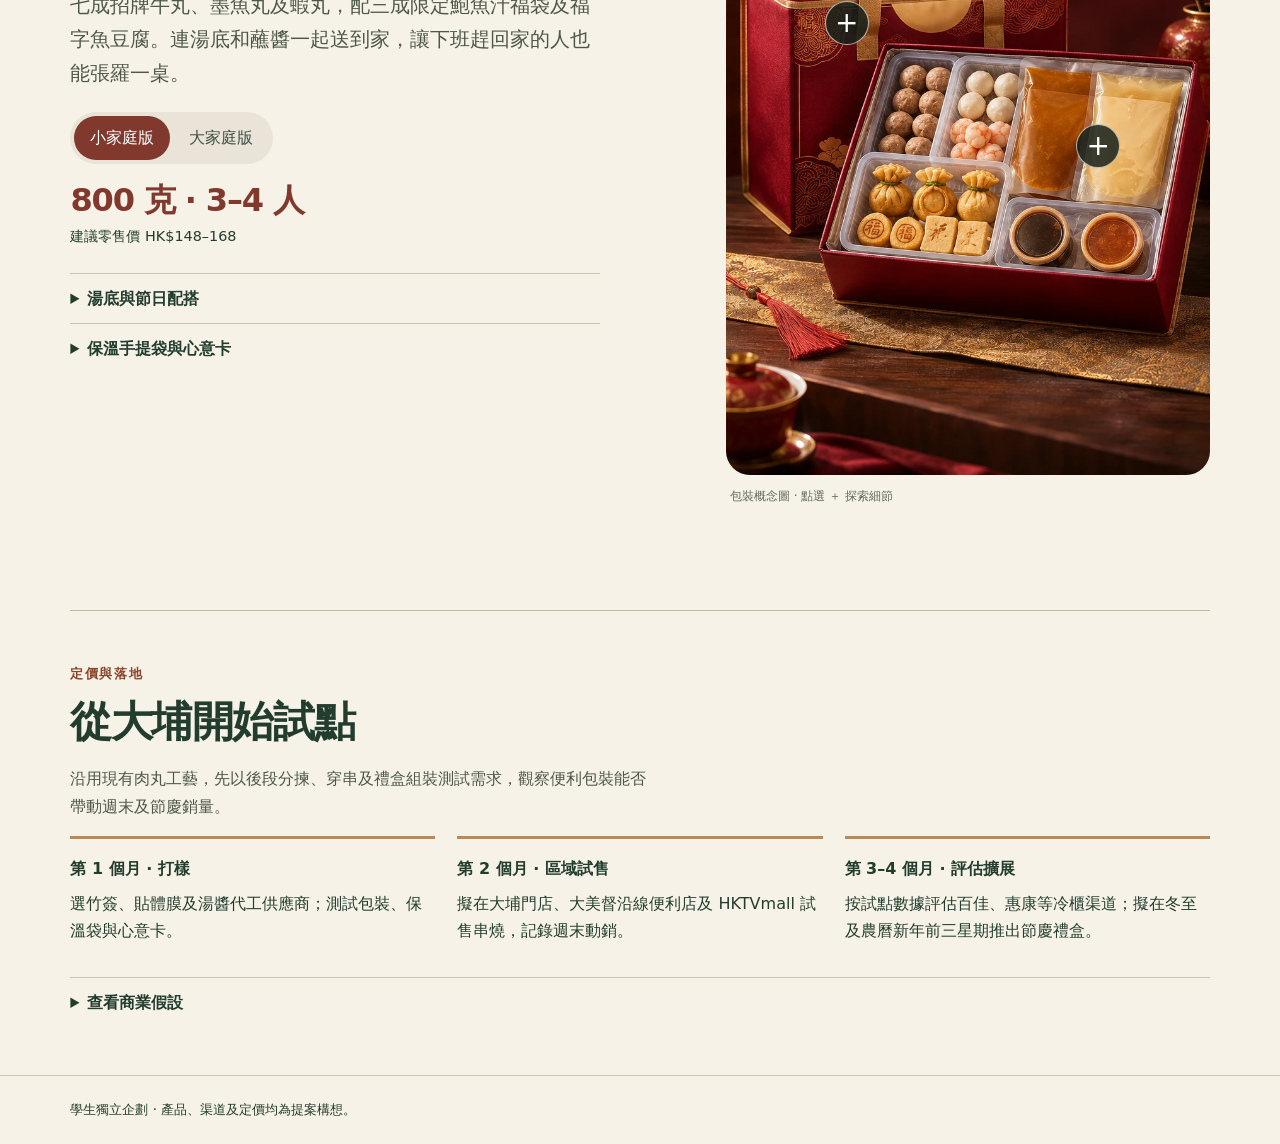
==== commit f9db4e13: "Open retail page directly on the products" ====
--- a/retail.html
+++ b/retail.html
@@ -1 +1 @@
-<!doctype html><html lang="zh-HK"><head><meta charset="utf-8"><meta name="viewport" content="width=device-width,initial-scale=1"><meta name="theme-color" content="#f6f2e7"><title>大埔振興肉丸 · 產品改善企劃</title><meta name="description" content="從郊野燒烤到節慶圍爐，探索大埔振興肉丸的包裝、組合與零售試點方案。"><link rel="stylesheet" href="retail.css"><link rel="stylesheet" href="project-switch.css"><script defer src="project-transition.js"></script><script defer src="retail.js"></script></head><body class="retail"><div id="retail"></div></body></html>
+<!doctype html><html lang="zh-HK"><head><meta charset="utf-8"><meta name="viewport" content="width=device-width,initial-scale=1"><meta name="theme-color" content="#f6f2e7"><title>大埔振興肉丸 · 產品改善企劃</title><meta name="description" content="從郊野燒烤到節慶圍爐，探索大埔振興肉丸的包裝、組合與零售試點方案。"><link rel="stylesheet" href="retail.css"><link rel="stylesheet" href="project-switch.css"><script defer src="project-transition.js"></script><script defer src="retail.js?v=products-first"></script></head><body class="retail"><div id="retail"></div></body></html>
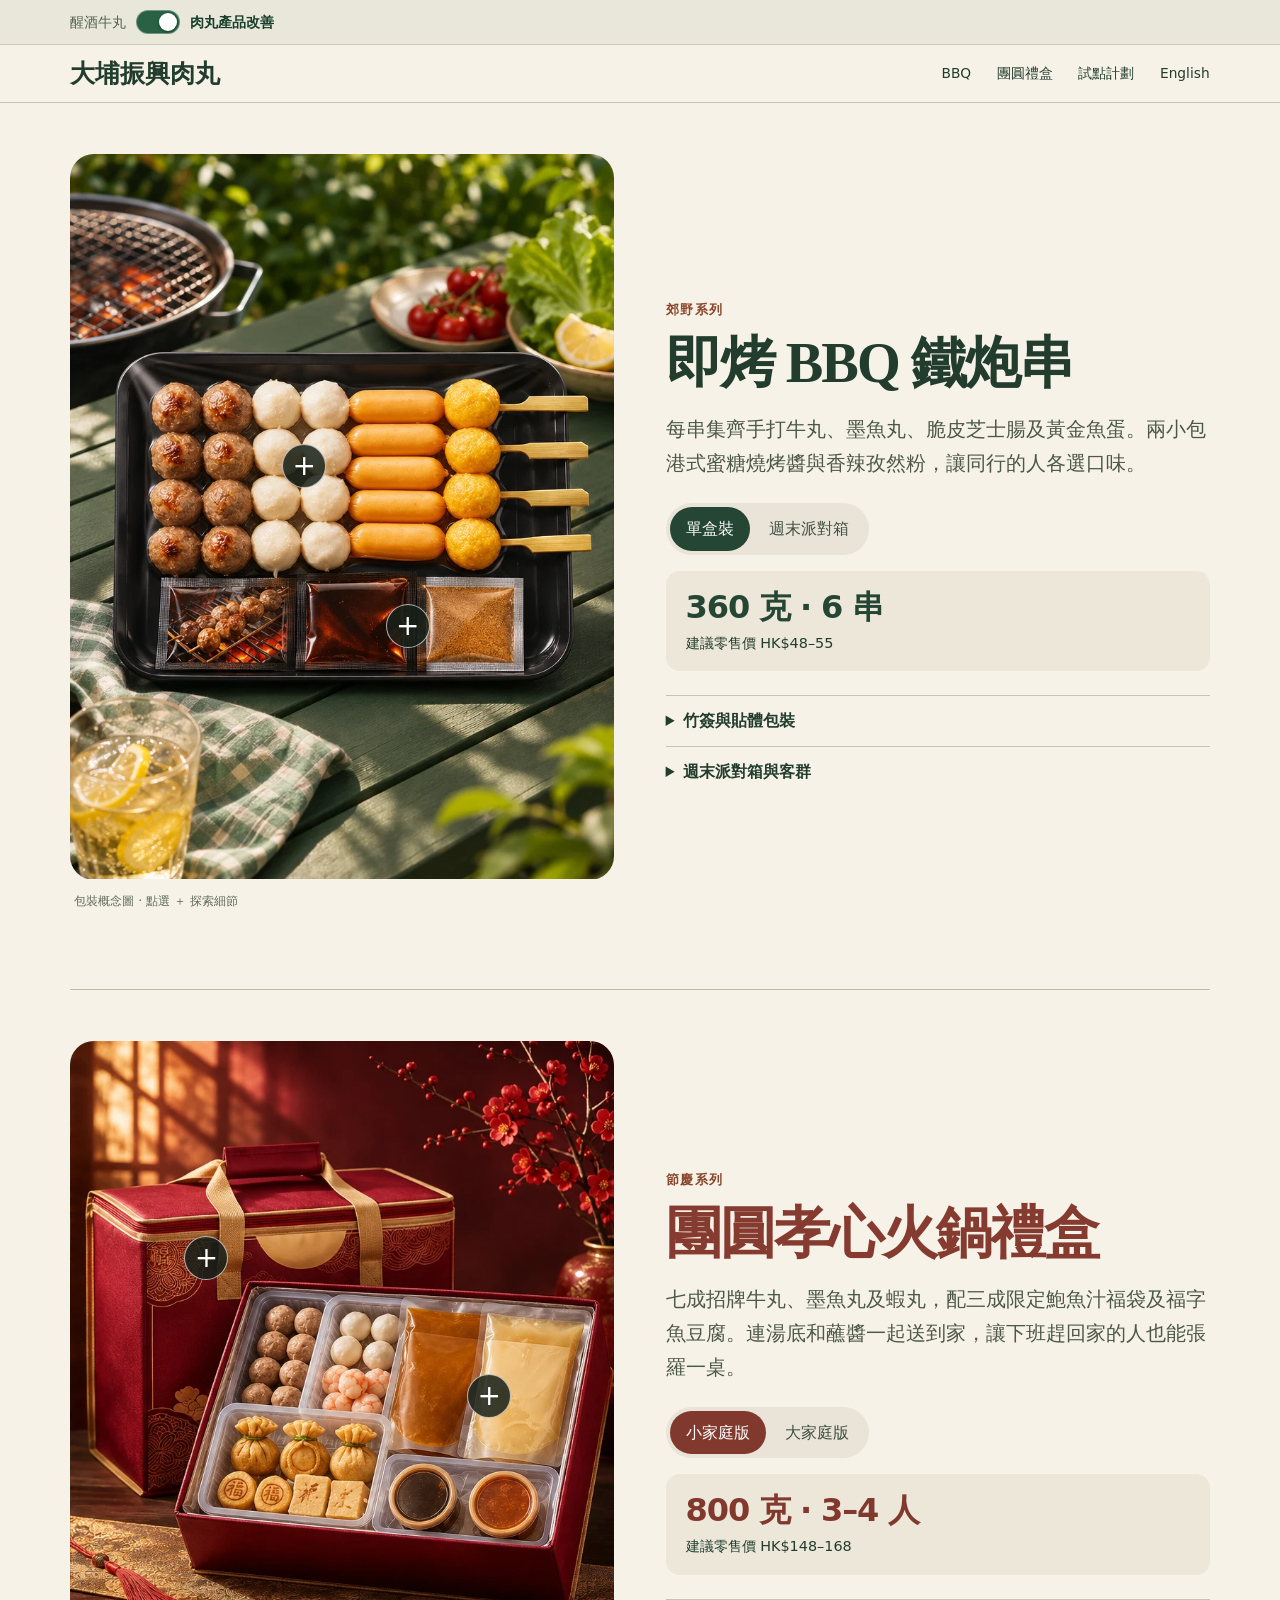
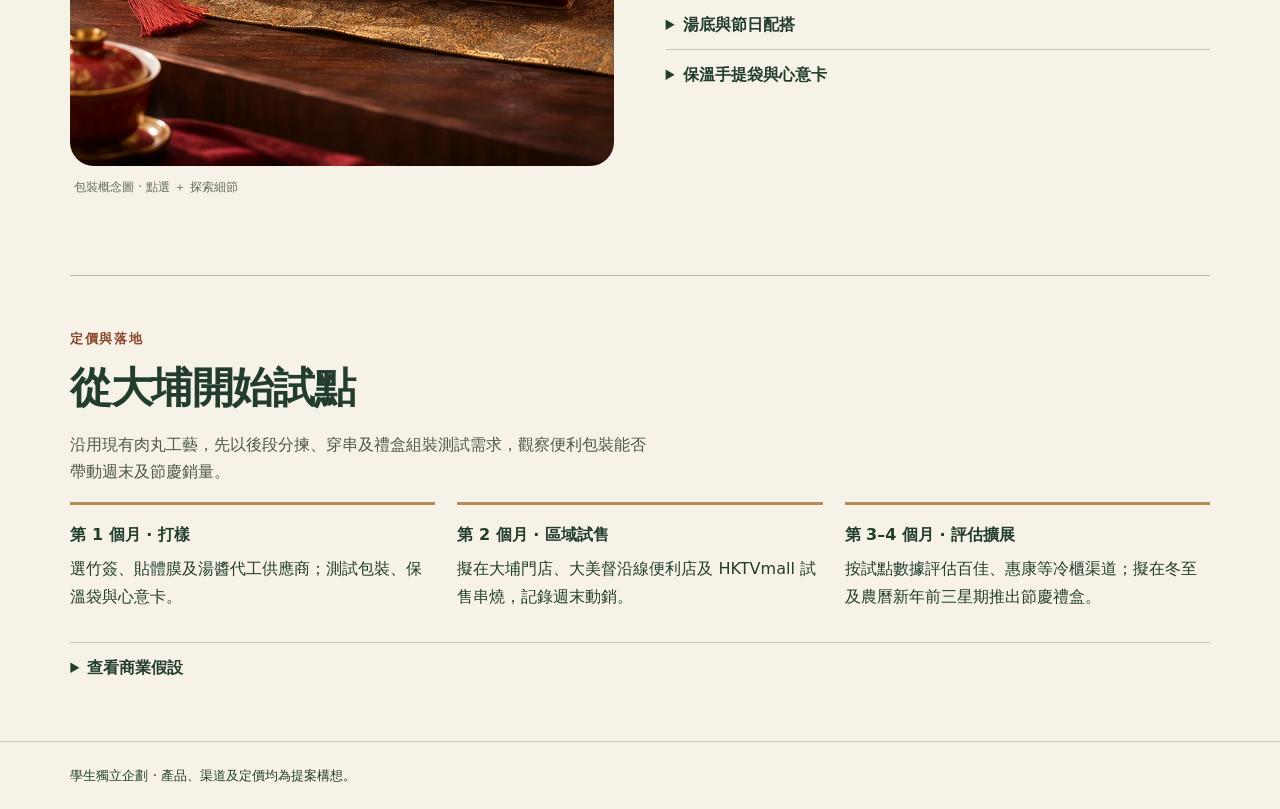
==== commit f7e281f8: "Balance product photography and information in the retail layout" ====
--- a/retail.html
+++ b/retail.html
@@ -1 +1 @@
-<!doctype html><html lang="zh-HK"><head><meta charset="utf-8"><meta name="viewport" content="width=device-width,initial-scale=1"><meta name="theme-color" content="#f6f2e7"><title>大埔振興肉丸 · 產品改善企劃</title><meta name="description" content="從郊野燒烤到節慶圍爐，探索大埔振興肉丸的包裝、組合與零售試點方案。"><link rel="stylesheet" href="retail.css"><link rel="stylesheet" href="project-switch.css"><script defer src="project-transition.js"></script><script defer src="retail.js?v=products-first"></script></head><body class="retail"><div id="retail"></div></body></html>
+<!doctype html><html lang="zh-HK"><head><meta charset="utf-8"><meta name="viewport" content="width=device-width,initial-scale=1"><meta name="theme-color" content="#f6f2e7"><title>大埔振興肉丸 · 產品改善企劃</title><meta name="description" content="從郊野燒烤到節慶圍爐，探索大埔振興肉丸的包裝、組合與零售試點方案。"><link rel="stylesheet" href="retail.css?v=balanced"><link rel="stylesheet" href="project-switch.css"><script defer src="project-transition.js"></script><script defer src="retail.js?v=products-first"></script></head><body class="retail"><div id="retail"></div></body></html>
--- a/retail.css
+++ b/retail.css
@@ -24,6 +24,19 @@
 .spec{display:grid;gap:4px;margin:16px 0 24px}
 .spec strong{font-size:clamp(24px,2.5vw,40px);line-height:1.25;letter-spacing:-.035em;color:var(--accent)}
 .spec span{font-size:.9rem}
-@media(min-width:741px){.chapter#gift .chapter-copy{grid-row:2;grid-column:1}.chapter#gift figure{grid-row:2;grid-column:2}.studio{max-width:560px}}
+@media(min-width:741px){
+  .chapter{
+    grid-template-columns:minmax(0,1fr) minmax(0,1fr);
+    grid-template-rows:1fr auto auto 1fr;
+    gap:0 clamp(28px,4vw,64px);
+    padding-block:clamp(28px,4vw,56px);
+  }
+  .chapter figure{grid-column:1;grid-row:1/5}
+  .chapter-heading,.chapter-copy{grid-column:2;max-width:none}
+  .chapter-heading{grid-row:2}
+  .chapter-heading h2{font-size:clamp(36px,4.4vw,68px);margin-bottom:18px}
+  .chapter-copy{grid-row:3}
+  .spec{padding:16px 20px;background:#ece7d9;border-radius:14px}
+}
 @media(max-width:740px){.chapter{grid-template-columns:1fr;gap:10px}.chapter-heading h2{margin-bottom:12px}.chapter-copy{max-width:none}}
 @media(prefers-reduced-motion:reduce){.studio video{transition:none}}
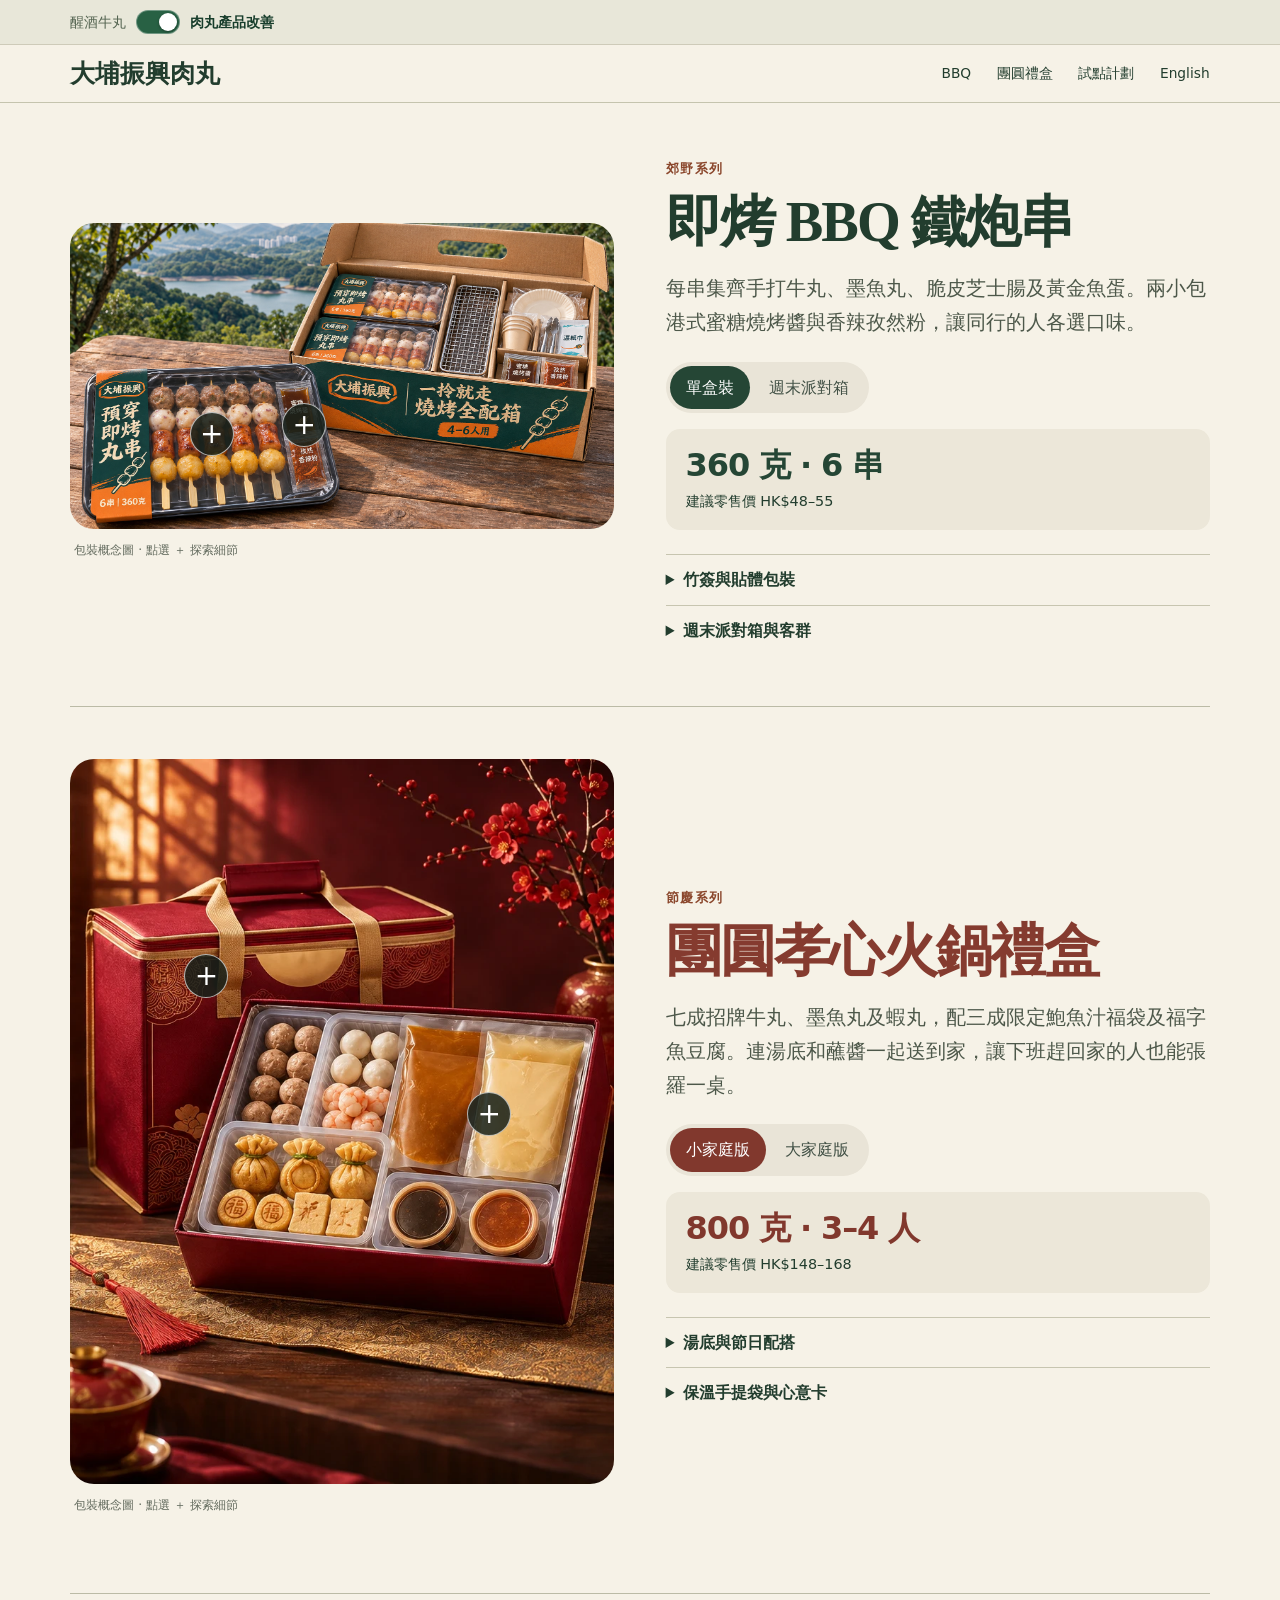
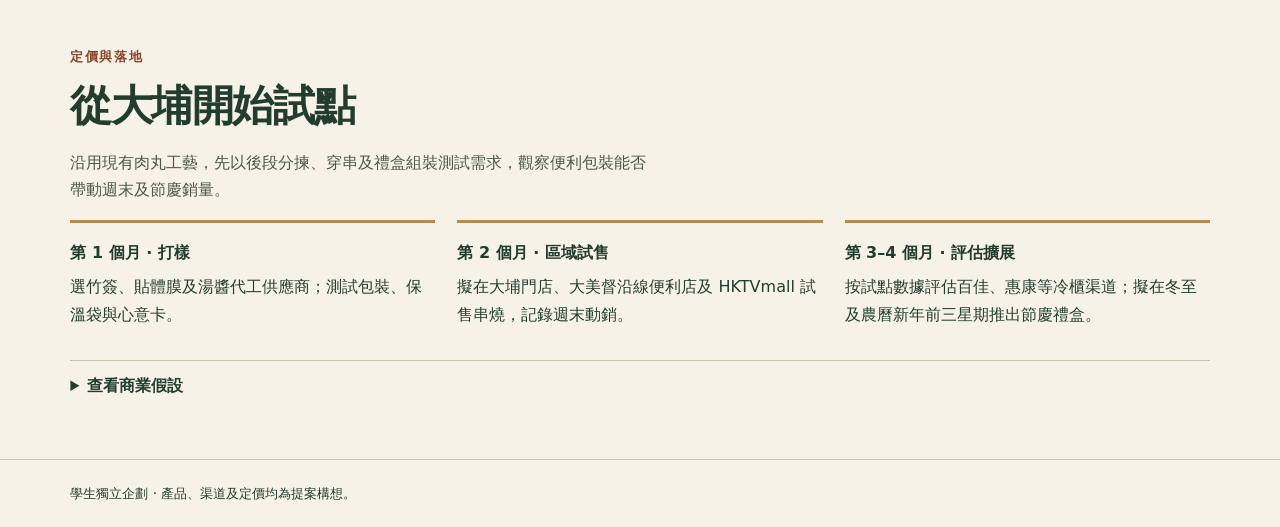
==== commit 2220c1c3: "Display the uploaded barbecue party box photograph and matching motion loop" ====
--- a/retail.html
+++ b/retail.html
@@ -1 +1 @@
-<!doctype html><html lang="zh-HK"><head><meta charset="utf-8"><meta name="viewport" content="width=device-width,initial-scale=1"><meta name="theme-color" content="#f6f2e7"><title>大埔振興肉丸 · 產品改善企劃</title><meta name="description" content="從郊野燒烤到節慶圍爐，探索大埔振興肉丸的包裝、組合與零售試點方案。"><link rel="stylesheet" href="retail.css?v=balanced"><link rel="stylesheet" href="project-switch.css"><script defer src="project-transition.js"></script><script defer src="retail.js?v=products-first"></script></head><body class="retail"><div id="retail"></div></body></html>
+<!doctype html><html lang="zh-HK"><head><meta charset="utf-8"><meta name="viewport" content="width=device-width,initial-scale=1"><meta name="theme-color" content="#f6f2e7"><title>大埔振興肉丸 · 產品改善企劃</title><meta name="description" content="從郊野燒烤到節慶圍爐，探索大埔振興肉丸的包裝、組合與零售試點方案。"><link rel="stylesheet" href="retail.css?v=party-box"><link rel="stylesheet" href="project-switch.css"><script defer src="project-transition.js"></script><script defer src="retail.js?v=party-box"></script></head><body class="retail"><div id="retail"></div></body></html>
--- a/retail.css
+++ b/retail.css
@@ -40,3 +40,5 @@
 }
 @media(max-width:740px){.chapter{grid-template-columns:1fr;gap:10px}.chapter-heading h2{margin-bottom:12px}.chapter-copy{max-width:none}}
 @media(prefers-reduced-motion:reduce){.studio video{transition:none}}
+
+#bbq .studio{aspect-ratio:1672/941}
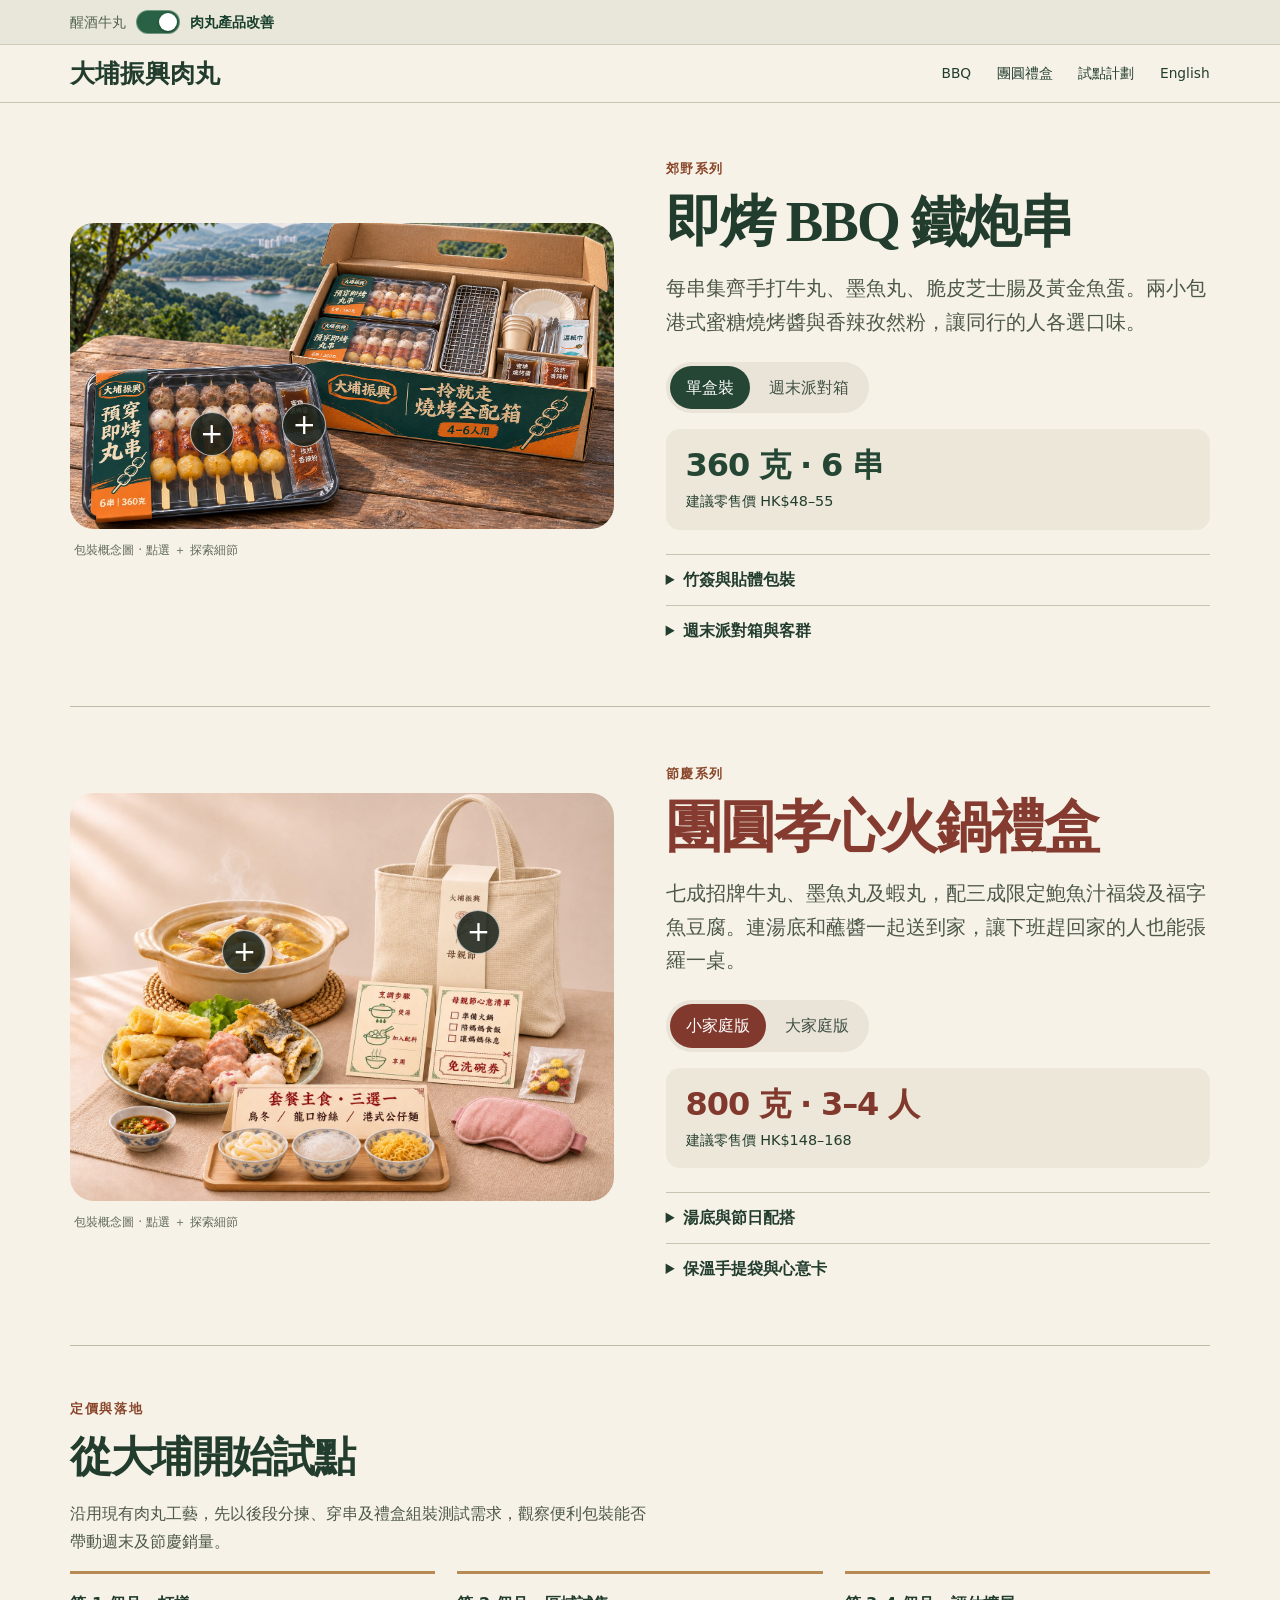
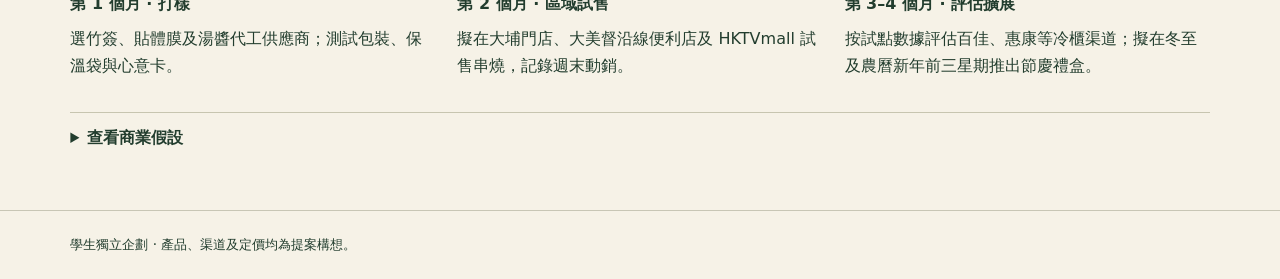
==== commit 22415268: "Use the uploaded Mother’s Day photograph for the reunion hotpot showcase" ====
--- a/retail.html
+++ b/retail.html
@@ -1 +1 @@
-<!doctype html><html lang="zh-HK"><head><meta charset="utf-8"><meta name="viewport" content="width=device-width,initial-scale=1"><meta name="theme-color" content="#f6f2e7"><title>大埔振興肉丸 · 產品改善企劃</title><meta name="description" content="從郊野燒烤到節慶圍爐，探索大埔振興肉丸的包裝、組合與零售試點方案。"><link rel="stylesheet" href="retail.css?v=party-box"><link rel="stylesheet" href="project-switch.css"><script defer src="project-transition.js"></script><script defer src="retail.js?v=party-box"></script></head><body class="retail"><div id="retail"></div></body></html>
+<!doctype html><html lang="zh-HK"><head><meta charset="utf-8"><meta name="viewport" content="width=device-width,initial-scale=1"><meta name="theme-color" content="#f6f2e7"><title>大埔振興肉丸 · 產品改善企劃</title><meta name="description" content="從郊野燒烤到節慶圍爐，探索大埔振興肉丸的包裝、組合與零售試點方案。"><link rel="stylesheet" href="retail.css?v=mothers-day"><link rel="stylesheet" href="project-switch.css"><script defer src="project-transition.js"></script><script defer src="retail.js?v=mothers-day"></script></head><body class="retail"><div id="retail"></div></body></html>
--- a/retail.css
+++ b/retail.css
@@ -42,3 +42,5 @@
 @media(prefers-reduced-motion:reduce){.studio video{transition:none}}
 
 #bbq .studio{aspect-ratio:1672/941}
+
+#gift .studio{aspect-ratio:4/3}
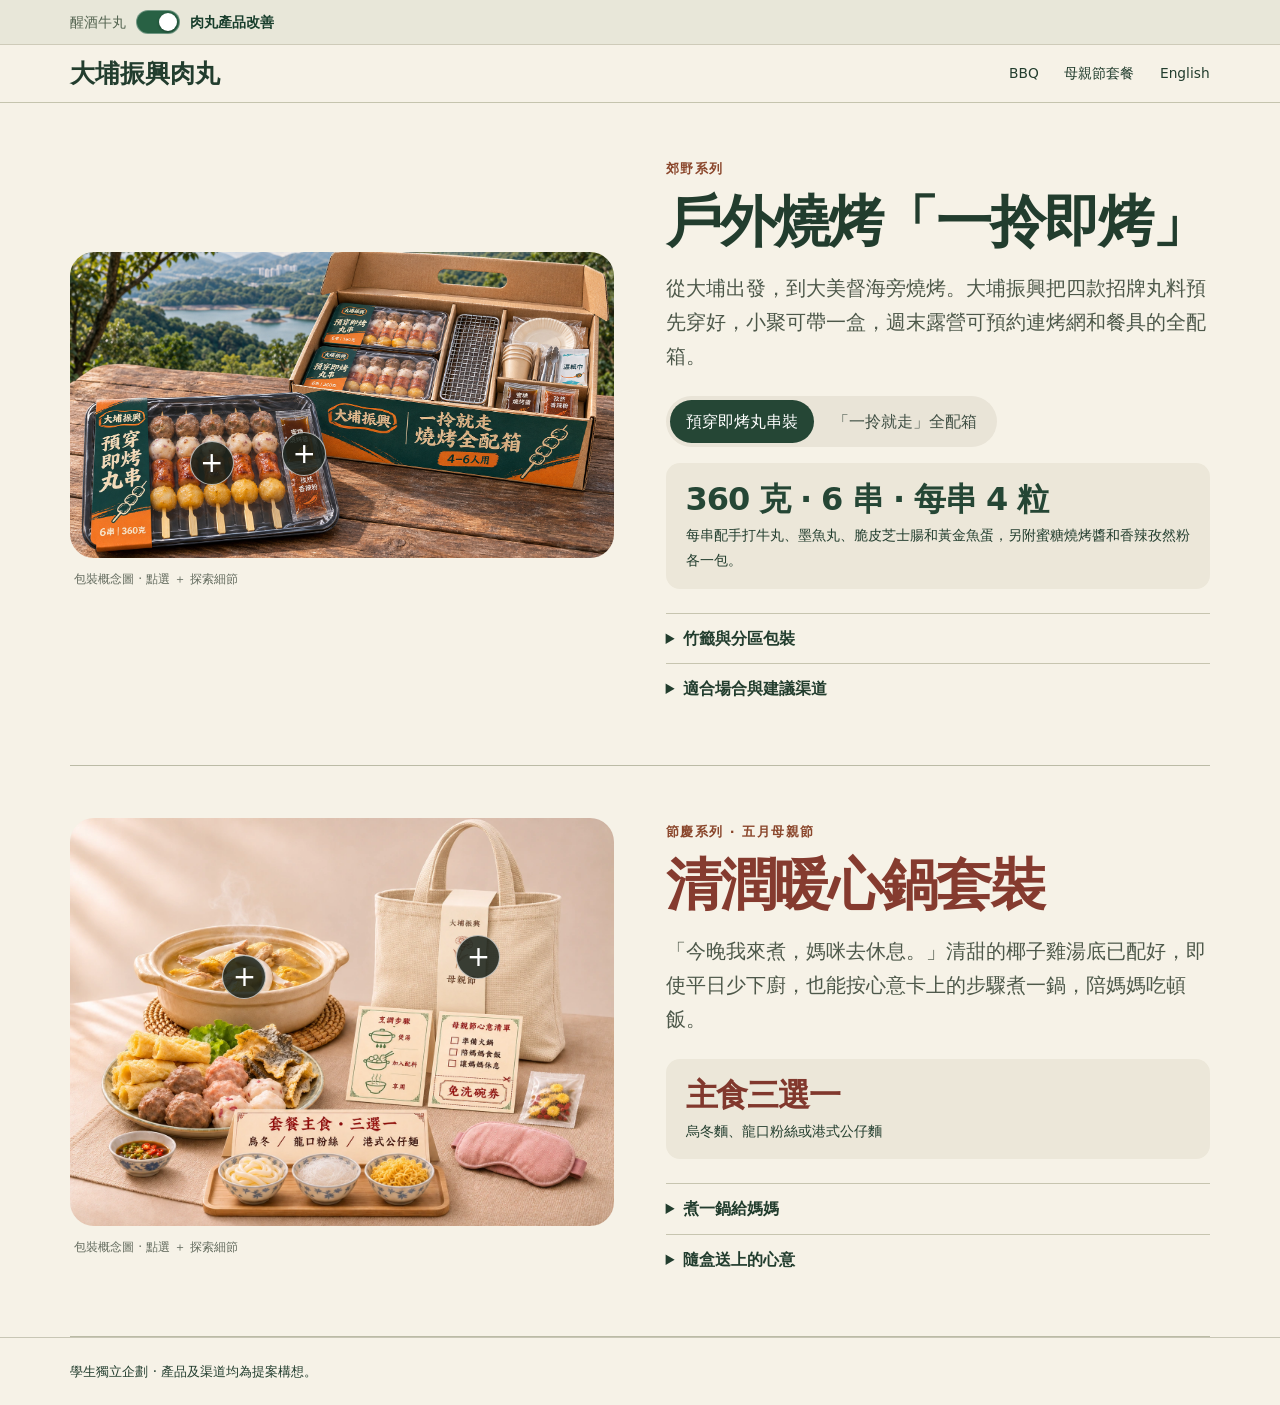
==== commit e81bbee5: "Align the seasonal retail concepts with the presentation and retire pilot sections" ====
--- a/retail.html
+++ b/retail.html
@@ -1 +1 @@
-<!doctype html><html lang="zh-HK"><head><meta charset="utf-8"><meta name="viewport" content="width=device-width,initial-scale=1"><meta name="theme-color" content="#f6f2e7"><title>大埔振興肉丸 · 產品改善企劃</title><meta name="description" content="從郊野燒烤到節慶圍爐，探索大埔振興肉丸的包裝、組合與零售試點方案。"><link rel="stylesheet" href="retail.css?v=mothers-day"><link rel="stylesheet" href="project-switch.css"><script defer src="project-transition.js"></script><script defer src="retail.js?v=mothers-day"></script></head><body class="retail"><div id="retail"></div></body></html>
+<!doctype html><html lang="zh-HK"><head><meta charset="utf-8"><meta name="viewport" content="width=device-width,initial-scale=1"><meta name="theme-color" content="#f6f2e7"><title>大埔振興肉丸 · 產品改善企劃</title><meta name="description" content="探索大埔振興的預穿即烤丸串、「一拎就走」燒烤全配箱及母親節清潤暖心鍋套裝。"><link rel="stylesheet" href="retail.css?v=mothers-day"><link rel="stylesheet" href="project-switch.css"><script defer src="project-transition.js"></script><script defer src="retail.js?v=seasonal-sets"></script></head><body class="retail"><div id="retail"></div></body></html>
